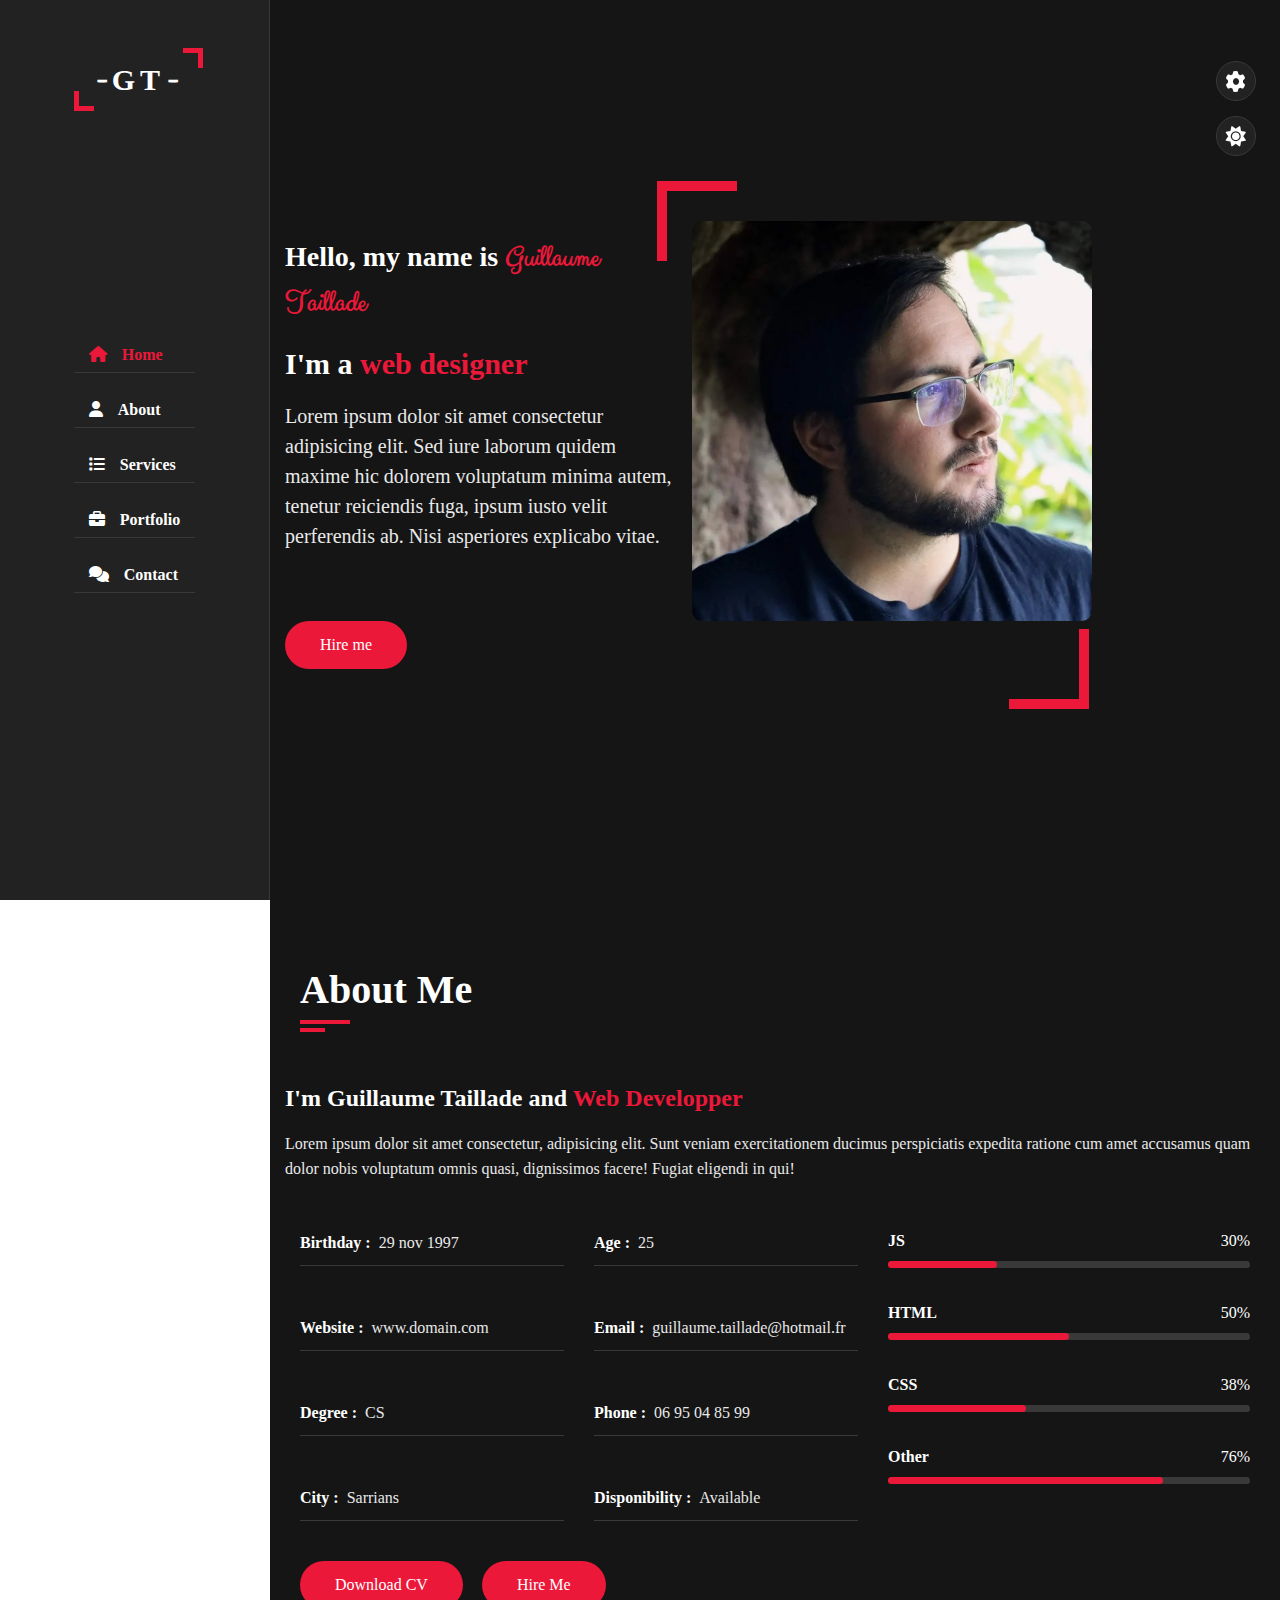
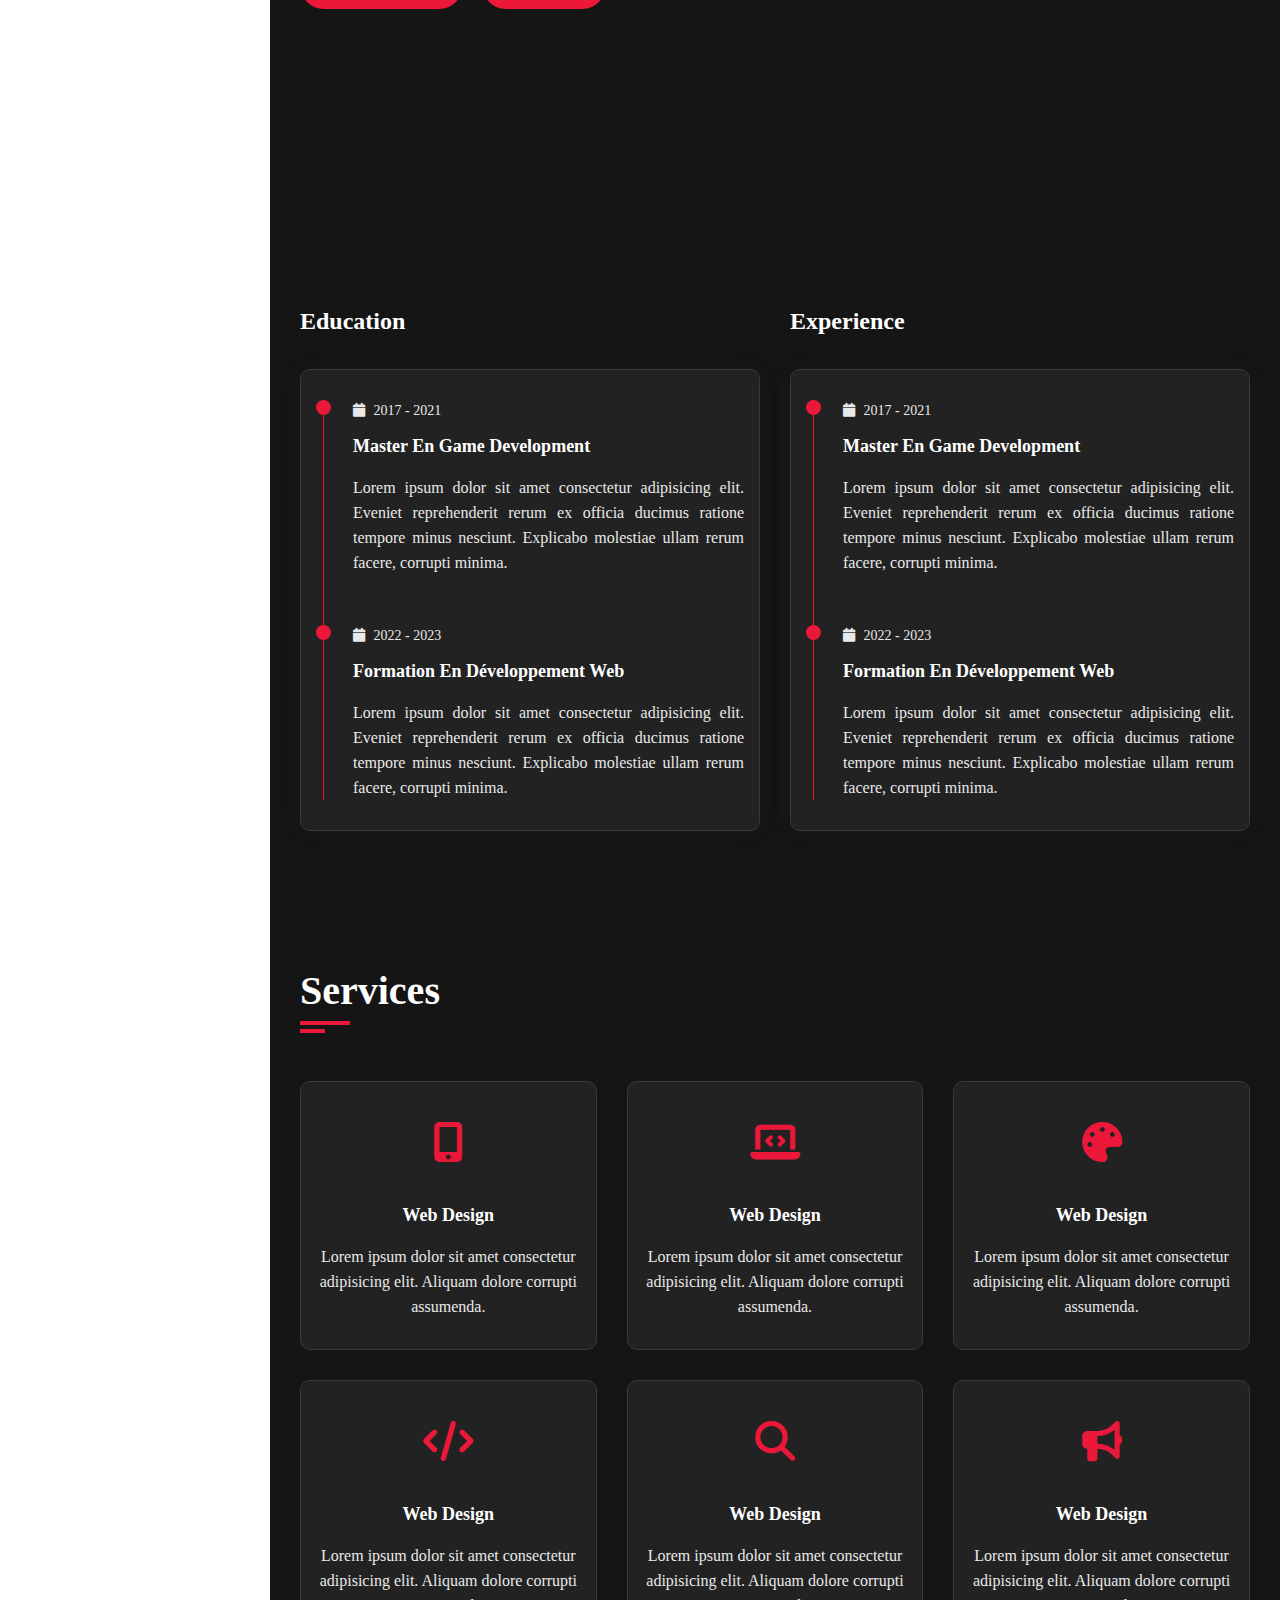
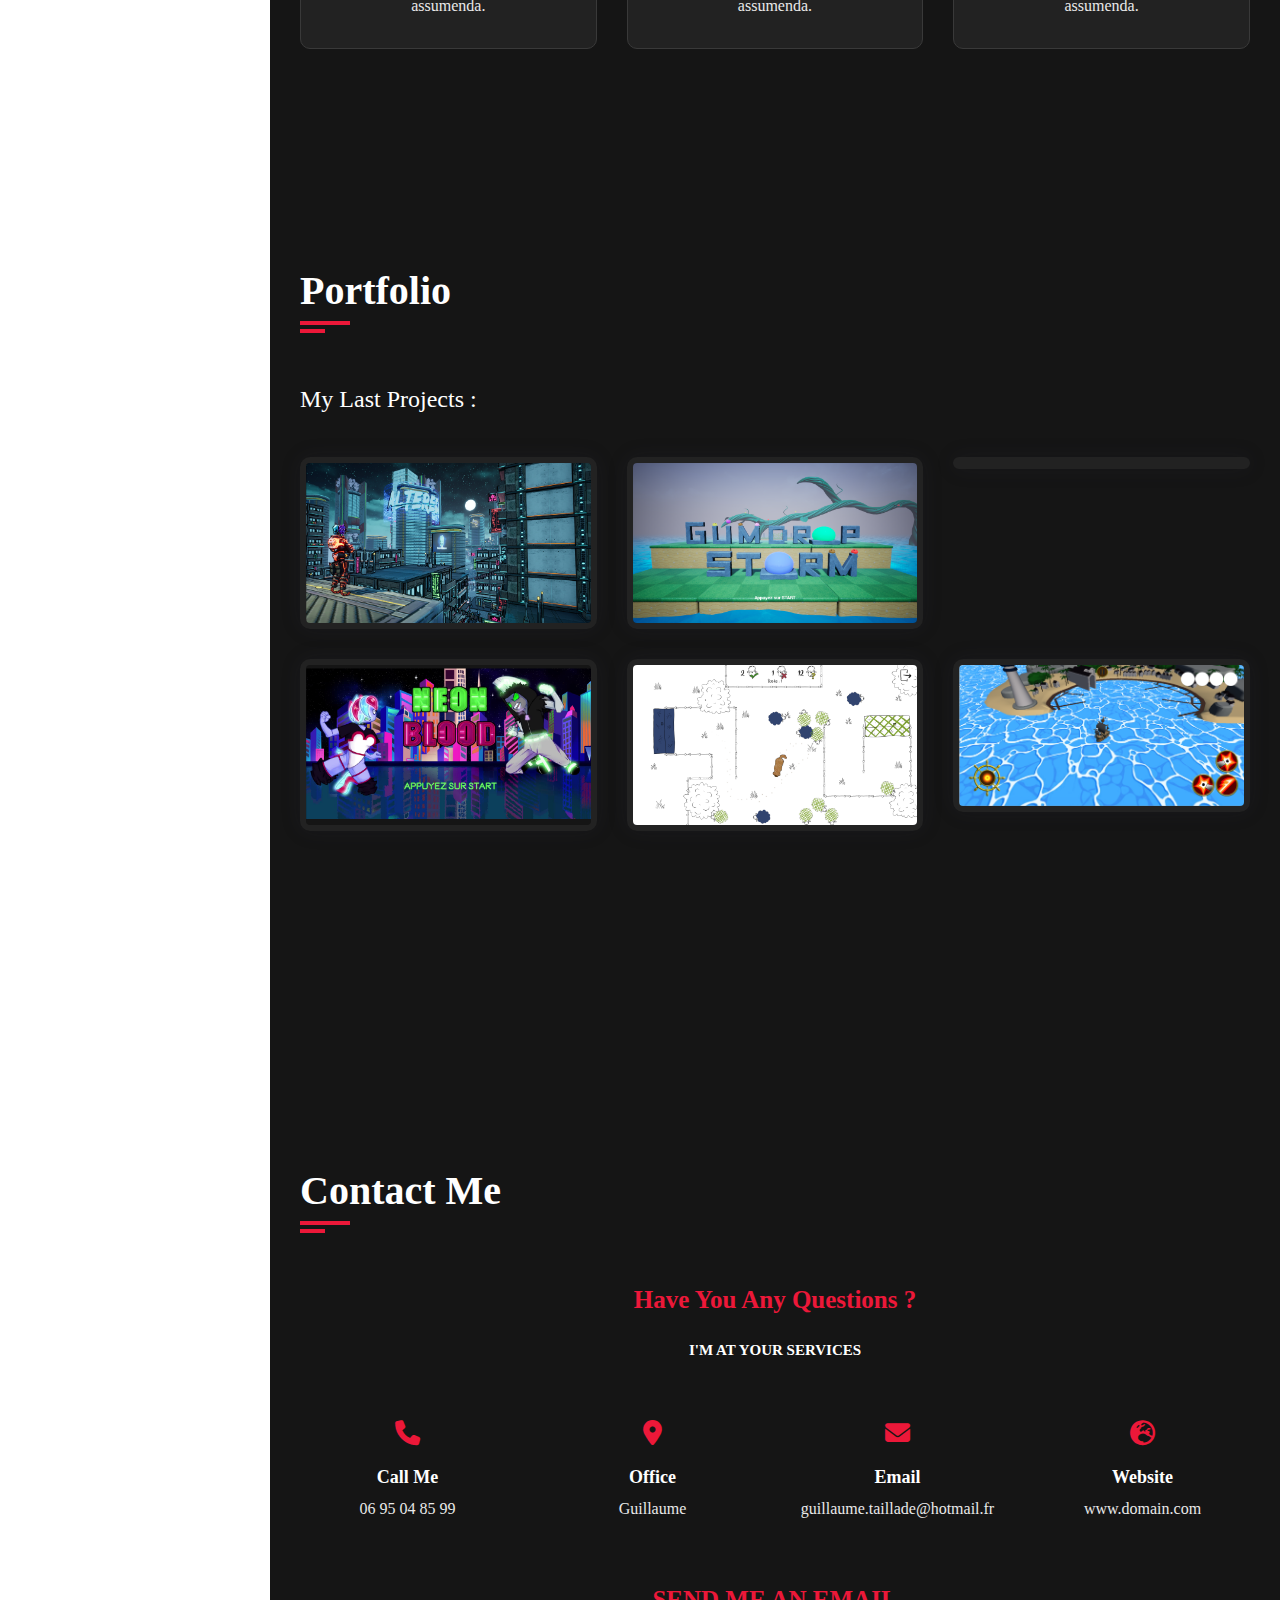
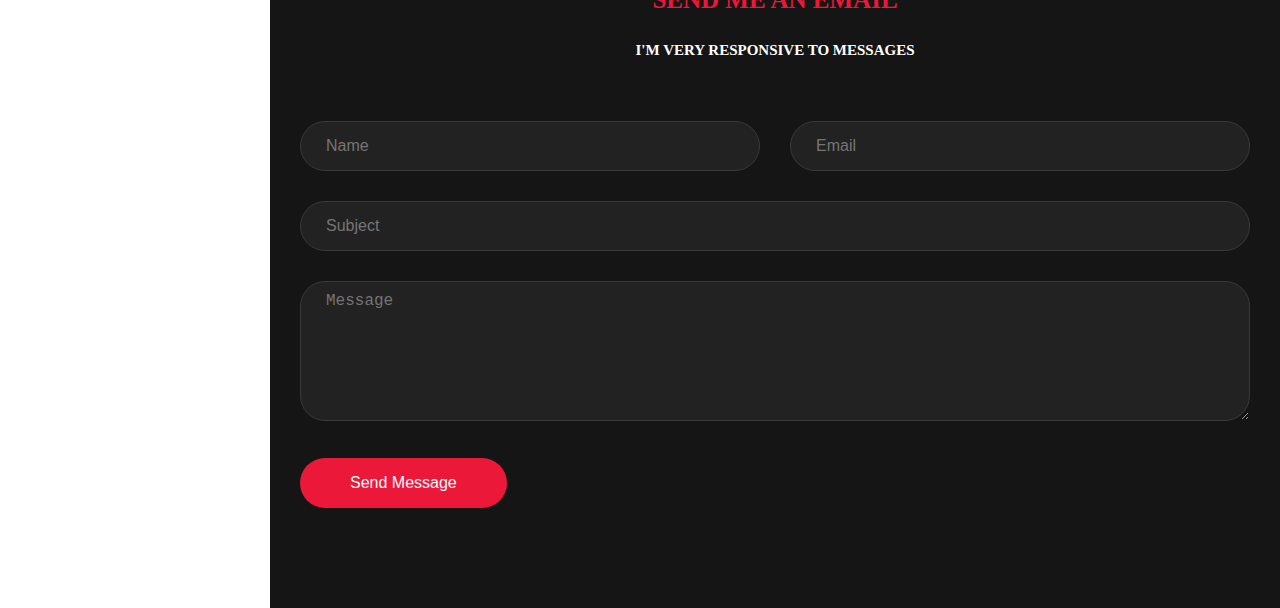
==== index.html @ 6631c8f8 "ajout de l'index html" ====
<!DOCTYPE html>
<html lang="en">

<head>
  <meta charset="UTF-8">
  <meta http-equiv="X-UA-Compatible" content="IE=edge">
  <meta name="viewport" content="width=device-width, initial-scale=1.0">

  <!-- Titre du document -->
  <title>Site perso</title>

  <!-- CSS Files -->
  <link rel="stylesheet" href="css/style.css">
  <link rel="stylesheet" href="css/skins/color-1.css">
  <link rel="stylesheet" href="https://cdnjs.cloudflare.com/ajax/libs/font-awesome/6.2.0/css/all.min.css">
  <!-- Style Switcher -->
  <link rel="stylesheet" href="css/skins/color-1.css" class="alternate-style" title="color-1" disabled>
  <link rel="stylesheet" href="css/skins/color-2.css" class="alternate-style" title="color-2" disabled>
  <link rel="stylesheet" href="css/skins/color-3.css" class="alternate-style" title="color-3" disabled>
  <link rel="stylesheet" href="css/skins/color-4.css" class="alternate-style" title="color-4" disabled>
  <link rel="stylesheet" href="css/skins/color-5.css" class="alternate-style" title="color-5" disabled>
  <link rel="stylesheet" href="css/style-switcher.css">
</head>

<body class="dark">
  <!-- Main container start -->
  <div class="main-container">
    <!-- Aside start -->
    <div class="aside">
      <aside>
        <div class="logo">
          <a href="#"><span>-</span>GT<span>-</span></a>
        </div>
        <div class="nav-toggler">
          <span></span>
        </div>
        <ul class="nav">
          <li><a href="#home" class="active"><i class="fa fa-home"></i>Home</a></li>
          <li><a href="#about"><i class="fa fa-user"></i>About</a></li>
          <li><a href="#services"><i class="fa fa-list"></i>Services</a></li>
          <li><a href="#portfolio"><i class="fa fa-briefcase"></i>Portfolio</a></li>
          <li><a href="#contact"><i class="fa fa-comments"></i>Contact</a></li>
        </ul>
      </aside>

    </div>
    <!-- Aside End -->
    <!-- Main content start -->
    <div class="main-content">
      <!-- Home section start -->
      <section class="home section" id="home">
        <div class="container">
          <div class="row">
            <div class="home-info">
              <h3 class="hello">Hello, my name is <span class="name">Guillaume Taillade</span></h3>
              <h3 class="my-profession">I'm a <span class="typing">web designer</span></h3>
              <p>Lorem ipsum dolor sit amet consectetur adipisicing elit. Sed iure laborum quidem maxime hic dolorem
                voluptatum minima autem, tenetur reiciendis fuga, ipsum iusto velit perferendis ab. Nisi asperiores
                explicabo vitae.</p>
              <a href="#contact" class="btn hire-me">Hire me</a>
            </div>
            <div class="home-img padd-15">
              <img src="img/profile-picture.jpg" alt="">
            </div>
          </div>
        </div>

      </section>
      <!-- Home section End -->
      <!-- About section start -->
      <section class="about section" id="about">
        <div class="container">
          <div class="row">
            <div class="section-title padd-15">
              <h2>About Me</h2>
            </div>
          </div>
          <div class="row">
            <div class="about-content padd-15">
              <div class="row">
                <div class="about-text">
                  <h3>I'm Guillaume Taillade and <span>Web Developper</span></h3>
                  <p>Lorem ipsum dolor sit amet consectetur, adipisicing elit. Sunt veniam exercitationem ducimus
                    perspiciatis expedita ratione cum amet accusamus quam dolor nobis voluptatum omnis quasi,
                    dignissimos facere! Fugiat eligendi in qui!</p>
                </div>
              </div>
              <div class="row">
                <div class="personal-info padd-15">
                  <div class="row">
                    <div class="info-item padd-15">
                      <p>Birthday : <span>29 nov 1997</span></p>
                    </div>
                    <div class="info-item padd-15">
                      <p>Age : <span>25</span></p>
                    </div>
                    <div class="info-item padd-15">
                      <p>Website : <span>www.domain.com</span></p>
                    </div>
                    <div class="info-item padd-15">
                      <p>Email : <span>guillaume.taillade@hotmail.fr</span></p>
                    </div>
                    <div class="info-item padd-15">
                      <p>Degree : <span>CS</span></p>
                    </div>
                    <div class="info-item padd-15">
                      <p>Phone : <span>06 95 04 85 99</span></p>
                    </div>
                    <div class="info-item padd-15">
                      <p>City : <span>Sarrians</span></p>
                    </div>
                    <div class="info-item padd-15">
                      <p>Disponibility : <span>Available</span></p>
                    </div>
                  </div>
                  <div class="row">
                    <div class="buttons padd-15">
                      <a href='#' class="btn">Download CV</a>
                      <a href='#contact' class='btn hire-me'>Hire Me</a>
                    </div>
                  </div>
                </div>
                <div class="skills padd-15">
                  <div class="row">
                    <div class="skill-item padd-15">
                      <h5>JS</h5>
                      <div class="progress">
                        <div class="progress-in" style="width: 30%;"></div>
                        <div class="skill-percent">30%</div>
                      </div>
                    </div>
                    <div class="skill-item padd-15">
                      <h5>HTML</h5>
                      <div class="progress">
                        <div class="progress-in" style="width: 50%;"></div>
                        <div class="skill-percent">50%</div>
                      </div>
                    </div>
                    <div class="skill-item padd-15">
                      <h5>CSS</h5>
                      <div class="progress">
                        <div class="progress-in" style="width: 38%;"></div>
                        <div class="skill-percent">38%</div>
                      </div>
                    </div>
                    <div class="skill-item padd-15">
                      <h5>Other</h5>
                      <div class="progress">
                        <div class="progress-in" style="width: 76%;"></div>
                        <div class="skill-percent">76%</div>
                      </div>
                    </div>
                  </div>
                </div>
              </div>
              <div class="row">
                <div class="education padd-15">
                  <h3 class="title">Education</h3>
                  <div class="row">
                    <div class="timeline-box padd-15">
                      <div class="timeline shadow-dark">
                        <!-- timeline item -->
                        <div class="timeline-item">
                          <div class="circle-dot"></div>
                          <h3 class="timeline-date">
                            <i class="fa fa-calendar"></i> 2017 - 2021
                          </h3>
                          <h4 class="timeline-title">Master en Game Development</h4>
                          <p class="timeline-text">Lorem ipsum dolor sit amet consectetur adipisicing elit. Eveniet
                            reprehenderit rerum ex officia ducimus ratione tempore minus nesciunt. Explicabo molestiae
                            ullam rerum facere, corrupti minima.</p>
                        </div>
                        <!-- timeline item -->
                        <div class="timeline-item">
                          <div class="circle-dot"></div>
                          <h3 class="timeline-date">
                            <i class="fa fa-calendar"></i> 2022 - 2023
                          </h3>
                          <h4 class="timeline-title">Formation en Développement web</h4>
                          <p class="timeline-text">Lorem ipsum dolor sit amet consectetur adipisicing elit. Eveniet
                            reprehenderit rerum ex officia ducimus ratione tempore minus nesciunt. Explicabo molestiae
                            ullam rerum facere, corrupti minima.</p>
                        </div>

                      </div>
                    </div>
                  </div>
                </div>
                <div class="experience padd-15">
                  <h3 class="title">Experience</h3>
                  <div class="row">
                    <div class="timeline-box padd-15">
                      <div class="timeline shadow-dark">
                        <!-- timeline item -->
                        <div class="timeline-item">
                          <div class="circle-dot"></div>
                          <h3 class="timeline-date">
                            <i class="fa fa-calendar"></i> 2017 - 2021
                          </h3>
                          <h4 class="timeline-title">Master en Game Development</h4>
                          <p class="timeline-text">Lorem ipsum dolor sit amet consectetur adipisicing elit. Eveniet
                            reprehenderit rerum ex officia ducimus ratione tempore minus nesciunt. Explicabo molestiae
                            ullam rerum facere, corrupti minima.</p>
                        </div>
                        <!-- timeline item -->
                        <div class="timeline-item">
                          <div class="circle-dot"></div>
                          <h3 class="timeline-date">
                            <i class="fa fa-calendar"></i> 2022 - 2023
                          </h3>
                          <h4 class="timeline-title">Formation en Développement web</h4>
                          <p class="timeline-text">Lorem ipsum dolor sit amet consectetur adipisicing elit. Eveniet
                            reprehenderit rerum ex officia ducimus ratione tempore minus nesciunt. Explicabo molestiae
                            ullam rerum facere, corrupti minima.</p>
                        </div>

                      </div>
                    </div>
                  </div>
                </div>
              </div>
            </div>
          </div>
        </div>
      </section>
      <!-- About section End -->
      <!-- Services Section Start -->
      <section class="service section" id="services">
        <div class="container">
          <div class="row">
            <div class="section-title padd-15">
              <h2>Services</h2>
            </div>
          </div>
          <div class="row">
            <!-- Services item Start -->
            <div class="service-item padd-15">
              <div class="service-item-inner">
                <div class="icon">
                  <i class="fa fa-mobile-alt"></i>
                </div>
                <h4>Web Design</h4>
                <p>Lorem ipsum dolor sit amet consectetur adipisicing elit. Aliquam dolore corrupti assumenda.</p>
              </div>
            </div>
            <!-- Services item End -->
            <!-- Services item Start -->
            <div class="service-item padd-15">
              <div class="service-item-inner">
                <div class="icon">
                  <i class="fa fa-laptop-code"></i>
                </div>
                <h4>Web Design</h4>
                <p>Lorem ipsum dolor sit amet consectetur adipisicing elit. Aliquam dolore corrupti assumenda.</p>
              </div>
            </div>
            <!-- Services item End -->
            <!-- Services item Start -->
            <div class="service-item padd-15">
              <div class="service-item-inner">
                <div class="icon">
                  <i class="fa fa-palette"></i>
                </div>
                <h4>Web Design</h4>
                <p>Lorem ipsum dolor sit amet consectetur adipisicing elit. Aliquam dolore corrupti assumenda.</p>
              </div>
            </div>
            <!-- Services item End -->
            <!-- Services item Start -->
            <div class="service-item padd-15">
              <div class="service-item-inner">
                <div class="icon">
                  <i class="fa fa-code"></i>
                </div>
                <h4>Web Design</h4>
                <p>Lorem ipsum dolor sit amet consectetur adipisicing elit. Aliquam dolore corrupti assumenda.</p>
              </div>
            </div>
            <!-- Services item End -->
            <!-- Services item Start -->
            <div class="service-item padd-15">
              <div class="service-item-inner">
                <div class="icon">
                  <i class="fa fa-search"></i>
                </div>
                <h4>Web Design</h4>
                <p>Lorem ipsum dolor sit amet consectetur adipisicing elit. Aliquam dolore corrupti assumenda.</p>
              </div>
            </div>
            <!-- Services item End -->
            <!-- Services item Start -->
            <div class="service-item padd-15">
              <div class="service-item-inner">
                <div class="icon">
                  <i class="fa fa-bullhorn"></i>
                </div>
                <h4>Web Design</h4>
                <p>Lorem ipsum dolor sit amet consectetur adipisicing elit. Aliquam dolore corrupti assumenda.</p>
              </div>
            </div>
            <!-- Services item End -->
          </div>
        </div>
      </section>
      <!-- Services Section End -->
      <!-- Portfolio Section Start -->
      <section class="portfolio section" id="portfolio">
        <div class="container">
          <div class="row">
            <div class="section-title padd-15">
              <h2>Portfolio</h2>
            </div>
          </div>
          <div class="row">
            <div class="portfolio-heading padd-15">
              <h2>My Last Projects : </h2>
            </div>
          </div>
          <div class="row">
            <!-- Portfolio item Start -->
            <div class="portfolio-item padd-15">
              <div class="portfolio-item-inner shadow-dark">
                <div class="portfolio-img">
                  <img src="img/portfolio/AlteredMask.jpg" alt="">
                </div>
              </div>
            </div>
            <!-- Portfolio item End -->
            <!-- Portfolio item Start -->
            <div class="portfolio-item padd-15">
              <div class="portfolio-item-inner shadow-dark">
                <div class="portfolio-img">
                  <img src="img/portfolio/GumdropStorm.png" alt="">
                </div>
              </div>
            </div>
            <!-- Portfolio item End -->
            <!-- Portfolio item Start -->
            <div class="portfolio-item padd-15">
              <div class="portfolio-item-inner shadow-dark">
                <div class="portfolio-img">
                  <img src="img/portfolio/LastHope.png" alt="">
                </div>
              </div>
            </div>
            <!-- Portfolio item End -->
            <!-- Portfolio item Start -->
            <div class="portfolio-item padd-15">
              <div class="portfolio-item-inner shadow-dark">
                <div class="portfolio-img">
                  <img src="img/portfolio/NeonBlood.png" alt="">
                </div>
              </div>
            </div>
            <!-- Portfolio item End -->
            <!-- Portfolio item Start -->
            <div class="portfolio-item padd-15">
              <div class="portfolio-item-inner shadow-dark">
                <div class="portfolio-img">
                  <img src="img/portfolio/SheepProject.jpg" alt="">
                </div>
              </div>
            </div>
            <!-- Portfolio item End -->
            <!-- Portfolio item Start -->
            <div class="portfolio-item padd-15">
              <div class="portfolio-item-inner shadow-dark">
                <div class="portfolio-img">
                  <img src="img/portfolio/Sink'EmAll.png" alt="">
                </div>
              </div>
            </div>
            <!-- Portfolio item End -->
          </div>
        </div>
      </section>
      <!-- Portfolio Section End -->
      <!-- Contact Section Start -->
      <section class="contact section" id="contact">
        <div class="container">
          <div class="row">
            <div class="section-title padd-15">
              <h2>Contact Me</h2>
            </div>
          </div>
          <h3 class="contact-title padd-15">Have You Any Questions ?</h3>
          <h4 class="contact-sub-title padd-15">I'M AT YOUR SERVICES</h4>
          <div class="row">
            <!-- Contact info item start -->
            <div class="contact-info-item padd-15">
              <div class="icon"><i class="fa fa-phone"></i></div>
              <h4>Call Me</h4>
              <p>06 95 04 85 99</p>
            </div>
            <!-- Contact info item end -->
            <!-- Contact info item start -->
            <div class="contact-info-item padd-15">
              <div class="icon"><i class="fa fa-map-marker-alt"></i></div>
              <h4>Office</h4>
              <p>Guillaume</p>
            </div>
            <!-- Contact info item end -->
            <!-- Contact info item start -->
            <div class="contact-info-item padd-15">
              <div class="icon"><i class="fa fa-envelope"></i></div>
              <h4>Email</h4>
              <p>guillaume.taillade@hotmail.fr</p>
            </div>
            <!-- Contact info item end -->
            <!-- Contact info item start -->
            <div class="contact-info-item padd-15">
              <div class="icon"><i class="fa fa-globe-europe"></i></div>
              <h4>Website</h4>
              <p>www.domain.com</p>
            </div>
            <!-- Contact info item end -->
          </div>
          <h3 class="contact-title padd-15">SEND ME AN EMAIL</h3>
          <h4 class="contact-sub-title padd-15">I'M VERY RESPONSIVE TO MESSAGES</h4>
          <!-- Contact Form -->
          <div class="row">
            <div class="contact-form padd-15">
              <div class="row">
                <div class="form-item col-6 padd-15">
                  <div class="form-group">
                    <input type="text" class="form-control" placeholder="Name">
                  </div>
                </div>
                <div class="form-item col-6 padd-15">
                  <div class="form-group">
                    <input type="email" class="form-control" placeholder="Email">
                  </div>
                </div>
              </div>
              <div class="row">
                <div class="form-item col-12 padd-15">
                  <div class="form-group">
                    <input type="text" class="form-control" placeholder="Subject">
                  </div>
                </div>
              </div>
              <div class="row">
                <div class="form-item col-12 padd-15">
                  <div class="form-group">
                    <textarea name="" class="form-control" id="" placeholder="Message"></textarea>
                  </div>
                </div>
              </div>
              <div class="row">
                <div class="form-item col-12 padd-15">
                  <button type="submit" class="btn">Send Message</button>
                </div>
              </div>
            </div>
          </div>

        </div>
      </section>
      <!-- Contact Section End -->
    </div>
    <!-- Main content start -->
  </div>
  <!-- Main container End -->
  <!-- Style Switcher Start -->
  <div class="style-switcher">
    <div class="style-switcher-toggler s-icon">
      <i class="fas fa-cog fa-spin"></i>
    </div>
    <div class="day-night s-icon">
      <!-- fa-moon -->
      <i class="fas"></i>
    </div>
    <h4>Theme Colors</h4>
    <div class="colors">
      <span class="color-1" onclick="setActiveStyle('color-1')"></span>
      <span class="color-2" onclick="setActiveStyle('color-2')"></span>
      <span class="color-3" onclick="setActiveStyle('color-3')"></span>
      <span class="color-4" onclick="setActiveStyle('color-4')"></span>
      <span class="color-5" onclick="setActiveStyle('color-5')"></span>
    </div>
  </div>
  <!-- Style Switcher End -->
  <!-- JS Files -->
  <script src="https://cdnjs.cloudflare.com/ajax/libs/typed.js/2.0.12/typed.min.js"
    integrity="sha512-3J8teBiHrSyaaRBajZyIEtpDsXdPq1gsznKWIVb5CnorQuFhjWGhWe54z8YNnHHr7MZuExb9m5kvf964HiT1Sw=="
    crossorigin="anonymous" referrerpolicy="no-referrer"></script>
  <script src="js/script.js"></script>
  <script src="js/style-switcher.js"></script>
</body>

</html>
---- css/style.css ----
@import url('https://fonts.googleapis.com/css2?family=Clicker+Script&family=Poppins:wght@200;300;400;500;600;700&display=swap');

:root {
  --bg-black-900: #f2f2fc;
  --bg-black-100: #fdf9ff;
  --bg-black-50: #e8dfec;
  --text-black-900: #302e4d;
  --text-black-700: #504e70;
}
body.dark {
  
  --bg-black-900: #151515;
  --bg-black-100: #222222;
  --bg-black-50: #393939;
  --text-black-900: #ffffff;
  --text-black-700: #e9e9e9;
}
body {

  line-height: 1.5;
  font-size: 16px;
  font-family: 'poppins' sans-serif;
}

* {
  margin: 0;
  padding: 0;
  outline: none;
  text-decoration: none;
  box-sizing: border-box;
}

::before,
::after {
  box-sizing: border-box;
}

ul {
  list-style: none;
}

.section {
  background: var(--bg-black-900);
  min-height: 100vh;
  display: block;
  padding: 0 30px;
  opacity: 1;
}

.hidden {
  display: none !important;
}

.main-content {
  padding-left: 270px;
}

.padd-15 {
  padding-left: 15px;
  padding-right: 15px;
}

.container {
  max-width: 1100px;
  width: 100%;
  margin: auto;
}

.section .container {
  padding-top: 60px;
  padding-bottom: 70px;
}

.section-title {
  flex: 0 0 100%;
  max-width: 100%;
  margin-bottom: 60px;
}

.section-title h2 {
  font-size: 40px;
  color: var(--text-black-900);
  font-weight: 700;
  position: relative;
}

.section-title h2::before {
  content: '';
  height: 4px;
  width: 50px;
  background-color: var(--skin-color);
  position: absolute;
  top: 100%;
  left: 0;
}

.section-title h2::after {
  content: '';
  height: 4px;
  width: 25px;
  background-color: var(--skin-color);
  position: absolute;
  top: 100%;
  left: 0;
  margin-top: 8px;

}

.row {
  display: flex;
  flex-wrap: wrap;
  margin-left: -15px;
  margin-right: -15px;
  position: relative;
}

.btn {
  font-size: 16px;
  font-weight: 500;
  padding: 12px 35px;
  color: white;
  border-radius: 40px;
  display: inline-block;
  white-space: nowrap;
  border: none;
  background: var(--skin-color);
  transition: all 0.3s ease;
}

.btn:hover {
  transform: scale(1.15);
}

.shadow-dark {
  box-shadow: 0 0 20px rgba(48, 46, 77, 0.15);
}

/*******************************************/
/*******************************************/
/** ASIDE **/
/*******************************************/
/*******************************************/
.aside {
  width: 270px;
  background: var(--bg-black-100);
  position: fixed;
  left: 0;
  top: 0;
  padding: 30px;
  height: 100%;
  border-right: 1px solid var(--bg-black-50);
  display: flex;
  justify-content: center;
  align-items: center;
  z-index: 10;
}

.aside .logo {
  position: absolute;
  top: 50px;
  font-size: 30px;
  text-transform: capitalize;
}

.aside .logo a {
  color: var(--text-black-900);
  font-weight: 700;
  padding: 15px 20px;
  font-size: 30px;
  letter-spacing: 5px;
  position: relative;
  ;
}

.aside .logo a span {
  font-family: 'Clicker Script', cursive;
  font-size: 40px;
}

.aside .logo a:before {
  content: '';
  position: absolute;
  width: 20px;
  height: 20px;
  border-bottom: 5px solid var(--skin-color);
  border-left: 5px solid var(--skin-color);
  bottom: 0;
  left: 0;
}

.aside .logo a:after {
  content: '';
  position: absolute;
  width: 20px;
  height: 20px;
  border-top: 5px solid var(--skin-color);
  border-right: 5px solid var(--skin-color);
  top: 0;
  right: 0;
}

.aside .nav-toggler {
  height: 40px;
  width: 40px;
  border: 1px solid var(--bg-black-50);
  cursor: pointer;
  position: fixed;
  left: 300px;
  top: 20px;
  border-radius: 5px;
  background: var(--bg-black-100);
  display: none;
  align-items: center;
  justify-content: center;
}

.aside .nav-toggler span {
  height: 2px;
  width: 18px;
  background: var(--skin-color);
  display: inline-block;
  position: relative
}

.aside .nav-toggler span::before {
  content: '';
  height: 2px;
  width: 18px;
  background: var(--skin-color);
  position: absolute;
  top: -6px;
  left: 0;
}

.aside .nav-toggler span::after {
  content: '';
  height: 2px;
  width: 18px;
  background: var(--skin-color);
  position: absolute;
  top: 6px;
  left: 0;
}

.aside .nav {
  margin-top: 50px;
}

.aside .nav li {
  margin-bottom: 20px;
  display: block;
}

.aside .nav li a {
  font-size: 16px;
  font-weight: 600;
  display: block;
  border-bottom: 1px solid var(--bg-black-50);
  color: var(--text-black-900);
  padding: 5px 15px;
}

.aside .nav li a.active {
  color: var(--skin-color);
}

.aside .nav li a i {
  margin-right: 15px;
}

/*******************************************/
/*******************************************/
/** HOME **/
/*******************************************/
/*******************************************/
.home {
  min-height: 100vh;
  display: flex;
  color: var(--text-black-900);
}

.home .home-info {
  flex: 0 0 60%;
  max-width: 40%;
}

h3.hello {
  font-size: 28px;
  margin: 15px 0;
}

h3.hello span {
  font-family: 'Clicker Script', cursive;
  font-size: 30px;
  font-weight: 700;
  color: var(--skin-color);
}

h3.my-profession {
  font-size: 30px;
  margin: 15px 0;
}

.typing {
  color: var(--skin-color);
}

.home-info p {
  margin-bottom: 70px;
  font-size: 20px;
  color: var(--text-black-700);
}

.home .home-img {
  flex: 0 0 40%;
  max-width: 40%;
  text-align: center;
  position: relative;
}

.home-img::after {
  content: '';
  position: absolute;
  height: 80px;
  width: 80px;
  border-bottom: 10px solid var(--skin-color);
  border-right: 10px solid var(--skin-color);
  right: -20px;
  bottom: -40px;
}

.home-img::before {
  content: '';
  position: absolute;
  height: 80px;
  width: 80px;
  border-top: 10px solid var(--skin-color);
  border-left: 10px solid var(--skin-color);
  left: -20px;
  top: -40px;
}

.home .home-img img {
  margin: auto;
  border-radius: 10px;
  height: 400px;
}

/*******************************************/
/*******************************************/
/** ABOUT **/
/*******************************************/
/*******************************************/
.about .about-content {
  flex: 0 0 100%;
  max-width: 100%;
}

.about .about-content .about-text {
  flex: 0 0 100%;
  max-width: 100%;
}

.about .about-content .about-text h3 {
  font-size: 24px;
  margin-bottom: 15px;
  font-weight: 700;
  color: var(--text-black-900);
}

.about .about-content .about-text h3 span {
  color: var(--skin-color);
}

.about .about-content .about-text p {
  font-size: 16px;
  line-height: 25px;
  color: var(--text-black-700);
}

.about .about-content .personal-info {
  flex: 0 0 60%;
  max-width: 60%;
}

.about .about-content .personal-info .info-item {
  flex: 0 0 50%;
  max-width: 50%;
  margin-top: 40px;
}

.about .about-content .personal-info .info-item p {
  font-weight: 600;
  padding: 10px 0;
  font-size: 16px;
  color: var(--text-black-900);
  border-bottom: 1px solid var(--bg-black-50);
}

.about .about-content .personal-info .info-item p span {
  font-weight: 400;
  color: var(--text-black-700);
  margin-left: 4px;
  display: inline-block;
}

.about .about-content .personal-info .buttons {
  margin-top: 30px;
}

.about .about-content .personal-info .buttons .btn {
  margin-right: 15px;
  margin-top: 10px;
}

.about .about-content .skills {
  flex: 0 0 40%;
  max-width: 40%;
  margin-top: 40px;
}

.about .about-content .skills .skill-item {
  flex: 0 0 100%;
  max-width: 100%;
}

.about .about-content .skills .skill-item h5 {
  line-height: 40px;
  font-weight: 600;
  font-size: 16px;
  color: var(--text-black-900);
  text-transform: capitalize;
}

.about .about-content .skills .skill-item .progress {
  background-color: var(--bg-black-50);
  height: 7px;
  border-radius: 4px;
  width: 100%;
  position: relative;
}

.about .about-content .skills .skill-item {
  margin-bottom: 25px;
}

.about .about-content .skills .skill-item .progress .progress-in {
  position: absolute;
  left: 0;
  top: 0;
  height: 100%;
  border-radius: 4px;
  background-color: var(--skin-color);
}

.about .about-content .skills .skill-item .skill-percent {
  position: absolute;
  right: 0;
  color: var(--text-black-900);
  top: -40px;
  font-weight: 400;
  line-height: 40px;
}

.about .about-content .education,
.about .about-content .experience {
  flex: 0 0 50%;
  max-width: 50%;
  margin-top: 30%;
}

.about .about-content h3.title {
  font-size: 24px;
  margin-bottom: 30px;
  font-weight: 700;
  color: var(--text-black-900);
}

.about .about-content .timeline-box {
  flex: 0 0 100%;
  max-width: 100%;
}

.about .about-content .timeline {
  background-color: var(--bg-black-100);
  padding: 30px 15px;
  border: 1px solid var(--bg-black-50);
  border-radius: 10px;
  width: 100%;
  position: relative;
}

.about .about-content .timeline .timeline-item {
  position: relative;
  padding-left: 37px;
  padding-bottom: 50px;
}

.about .about-content .timeline .timeline-item:last-child {
  padding-bottom: 0;
}

.about .about-content .timeline .timeline-item::before {
  content: '';
  width: 1px;
  position: absolute;
  height: 100%;
  left: 7px;
  top: 0;
  background-color: var(--skin-color);
}

.about .about-content .timeline .circle-dot{
  position: absolute;
  left:0;
  top: 0;
  height: 15px;
  width: 15px;
  border-radius: 50%;
  background-color: var(--skin-color);
}

.about .about-content .timeline .timeline-date{
  font-weight: 400;
  font-size: 14px;
  margin-bottom: 12px;
  color: var(--text-black-700);
}

.about .about-content .timeline .timeline-date .fa{
  margin-right: 5px;

}

.about .about-content .timeline .timeline-title{
  font-weight: 700;
  font-size: 18px;
  margin-bottom: 15px;
  text-transform: capitalize;
  color: var(--text-black-900);
}

.about .about-content .timeline .timeline-text{
  line-height : 25px;
  font-size: 16px;
  text-align: justify;
  color: var(--text-black-700);
}

/*******************************************/
/*******************************************/
/** SERVICE **/
/*******************************************/
/*******************************************/
.service .container{
  padding-bottom: 40px;
}

.service .service-item{
  margin-bottom: 30px;
  flex: 0 0 33.33%;
  max-width: 33.33%;
}

.service .service-item .service-item-inner{
  background-color: var(--bg-black-100);
  border: 1px solid var(--bg-black-50);
  border-radius: 10px;
  padding: 30px 15px;
  text-align: center;
  transition: all 0.3s ease;
}

.service .service-item .service-item-inner:hover{
  box-shadow: 0 0 20px rgb(48, 46, 77, 0.15);
}

.service .service-item .service-item-inner .icon{
  height: 60px;
  width: 60px;
  border-radius: 50%;
  display: block;
  margin: 0 auto 30px;
  text-align:center;
  transition: all 0.3s ease;
}

.service .service-item .service-item-inner .icon .fa{
  font-size: 40px;
  line-height: 60px;
  color: var(--skin-color);
}

.service .service-item .service-item-inner:hover .icon{
  background: var(--skin-color);
}
.service .service-item .service-item-inner:hover .icon .fa{
  font-size: 25px;
  color: #ffffff;
  transition: all 0.3s ease;
}

.service .service-item .service-item-inner h4{
  font-size: 18px;
  margin-bottom: 15px;
  color: var(--text-black-900);
  font-weight: 700;
  text-transform: capitalize;
}

.service .service-item .service-item-inner p{
  font-size: 16px;
  color: var(--text-black-700);
  line-height: 25px;
}
/*******************************************/
/*******************************************/
/** PORTFOLIO **/
/*******************************************/
/*******************************************/
.portfolio .container{
  padding-bottom: 40px;
}
.portfolio .portfolio-heading{
  flex: 0 0 100%;
  max-width: 100%;
  margin-bottom: 40px;
}
.portfolio .portfolio-heading h2{
  color: var(--text-black-900);
  font-weight: 500;
}
.portfolio .portfolio-item{
  flex: 0 0 33.33%;
  max-width: 33.33%;
  margin-bottom: 30px;
}
.portfolio .portfolio-item-inner{
  border: 6px solid var(--bg-black-100);
  border-radius: 10px;
  overflow: hidden; 
  cursor: pointer;
}
.portfolio .portfolio-item-inner .portfolio-img img{
  width: 100%;
  display:block;
}
/*******************************************/
/*******************************************/
/** CONTACT **/
/*******************************************/
/*******************************************/

.contact-title{
  color: var(--skin-color);
  text-align:center;
  font-size: 25px;
  margin-bottom: 20px;
}
.contact-sub-title{
  color: var(--text-black-900);
  text-align:center;
  font-size: 15px;
  margin-bottom: 60px;
}
.contact .contact-info-item{
  flex: 0 0 25%;
  max-width: 25%;
  text-align: center;
  margin-bottom: 60px;
}
.contact .contact-info-item .icon{
  display : inline-block;
}
.contact .contact-info-item .icon .fa{
  font-size: 25px;
  color: var(--skin-color);
}
.contact .contact-info-item h4{
  font-size: 18px;
  font-weight: 700;
  color: var(--text-black-900);
  text-transform: capitalize;
  margin: 15px 0 5px;
}
.contact .contact-info-item p{
  font-size: 16px;
  line-height: 25px;
  color: var(--text-black-700);
  font-weight: 400;
}
.contact .contact-form{
  flex: 0 0 100%;
  max-width: 100%;
}
.contact .contact-form .col-6{
  flex: 0 0 50%;
  max-width: 50%;
}
.contact .contact-form .col-12{
  flex: 0 0 100%;
  max-width: 100%;
}
.contact .contact-form .form-item{
  margin-bottom: 30px;
}
.contact .contact-form .form-item .form-control{
  width: 100%;
  height: 50px;
  border-radius: 25px;
  background: var(--bg-black-100);
  border: 1px solid var(--bg-black-50);
  padding: 10px 25px;
  font-size: 16px;
  color: var(--text-black-700);
  transition: all 0.3s ease;
}
.contact .contact-form .form-item .form-control:focus{
  box-shadow: 0 0 20px rgba(48, 46, 77, 0.15);
}
.contact .contact-form .form-item textarea.form-control{
  height: 140px;
}
.contact .contact-form .btn{
  height: 50px;
  padding: 0 50px;
}
@media (max-width: 1199px){
  .aside{
    left: -270px;
  }
  .main-content{
    padding-left: 0;
  }
  .about .about-content .personal-info .info-item p span{
    display:block;
    margin-left:0;
  }
}
@media (max-width: 991px){

  .contact .contact-info-item,
  .portfolio .portfolio-item,
  .service .service-item{
    flex: 0 0 50%;
    max-width: 50%;
  }
  .home .home-info{
    flex: 0 0 100%;
    max-width: 100%;
  }
  .home .home-img{
    display:none;
  }
}
@media (max-width: 767px){

  .contact .contact-form .col-6,
  .contact .contact-info-item,
  .portfolio .portfolio-item,
  .service .service-item,
  .about .about-content .education,
  .about .about-content .experience,
  .about .about-content .skills,
  .about .about-content .personal-info{
    flex: 0 0 100%;
    max-width: 100%;
  }
}
---- css/skins/color-1.css ----
:root{
  --skin-color:#ec1839;
}
---- css/skins/color-1.css ----
:root{
  --skin-color:#ec1839;
}
---- css/skins/color-2.css ----
:root{
  --skin-color:#fa5b0f;
}
---- css/skins/color-3.css ----
:root{
  --skin-color:#37b182;
}
---- css/skins/color-4.css ----
:root{
  --skin-color:#1854b4;
}
---- css/skins/color-5.css ----
:root{
  --skin-color:#f021b2;
}
---- css/style-switcher.css ----
.style-switcher{
  position: fixed;
  right: 0;
  top: 60px;
  padding: 15px;
  width:200px;
  border: 1px solid var(--bg-black-50);
  background: var(--bg-black-100);
  z-index: 101;
  border-radius: 5px;
  transition: all 0.3s ease;
  transform: translateX(100%);
}
.style-switcher.open{
  transform: translateX(-25px);
}
.style-switcher .s-icon{
  position:absolute;
  height: 40px;
  width: 40px;
  text-align:center;
  font-size: 20px;
  background: var(--bg-black-100);
  color: var(--text-black-900);
  right: 100%;
  border: 1px solid var(--bg-black-50);
  margin-right: 25px;
  cursor: pointer;
  transition: all 0.3s ease;
  border-radius: 50%;
}
.style-switcher .s-icon i{
  line-height: 40px;
}
.style-switcher .style-switcher-toggler{
  top: 0;
}
.style-switcher .day-night{
  top: 55px;
}
.style-switcher h4{
  margin: 0 0 10px;
  color: var(--text-black-700);
  font-size: 16px;
  font-weight: 600;
  text-transform: capitalize;
}
.style-switcher .colors{
  display: flex;
  flex-wrap: wrap;
  justify-content: space-between;
}
.style-switcher .colors span{
  display: inline-block;
  height: 30px;
  width: 30px;
  border-radius: 50%;
  border: 1px solid black;
}
.style-switcher .color-1{
  background: #ec1839;
}
.style-switcher .color-2{
  background: #fa5b0f;
}
.style-switcher .color-3{
  background: #37b182;
}
.style-switcher .color-4{
  background: #1854b4;
}
.style-switcher .color-5{
  background: #f021b2;
}
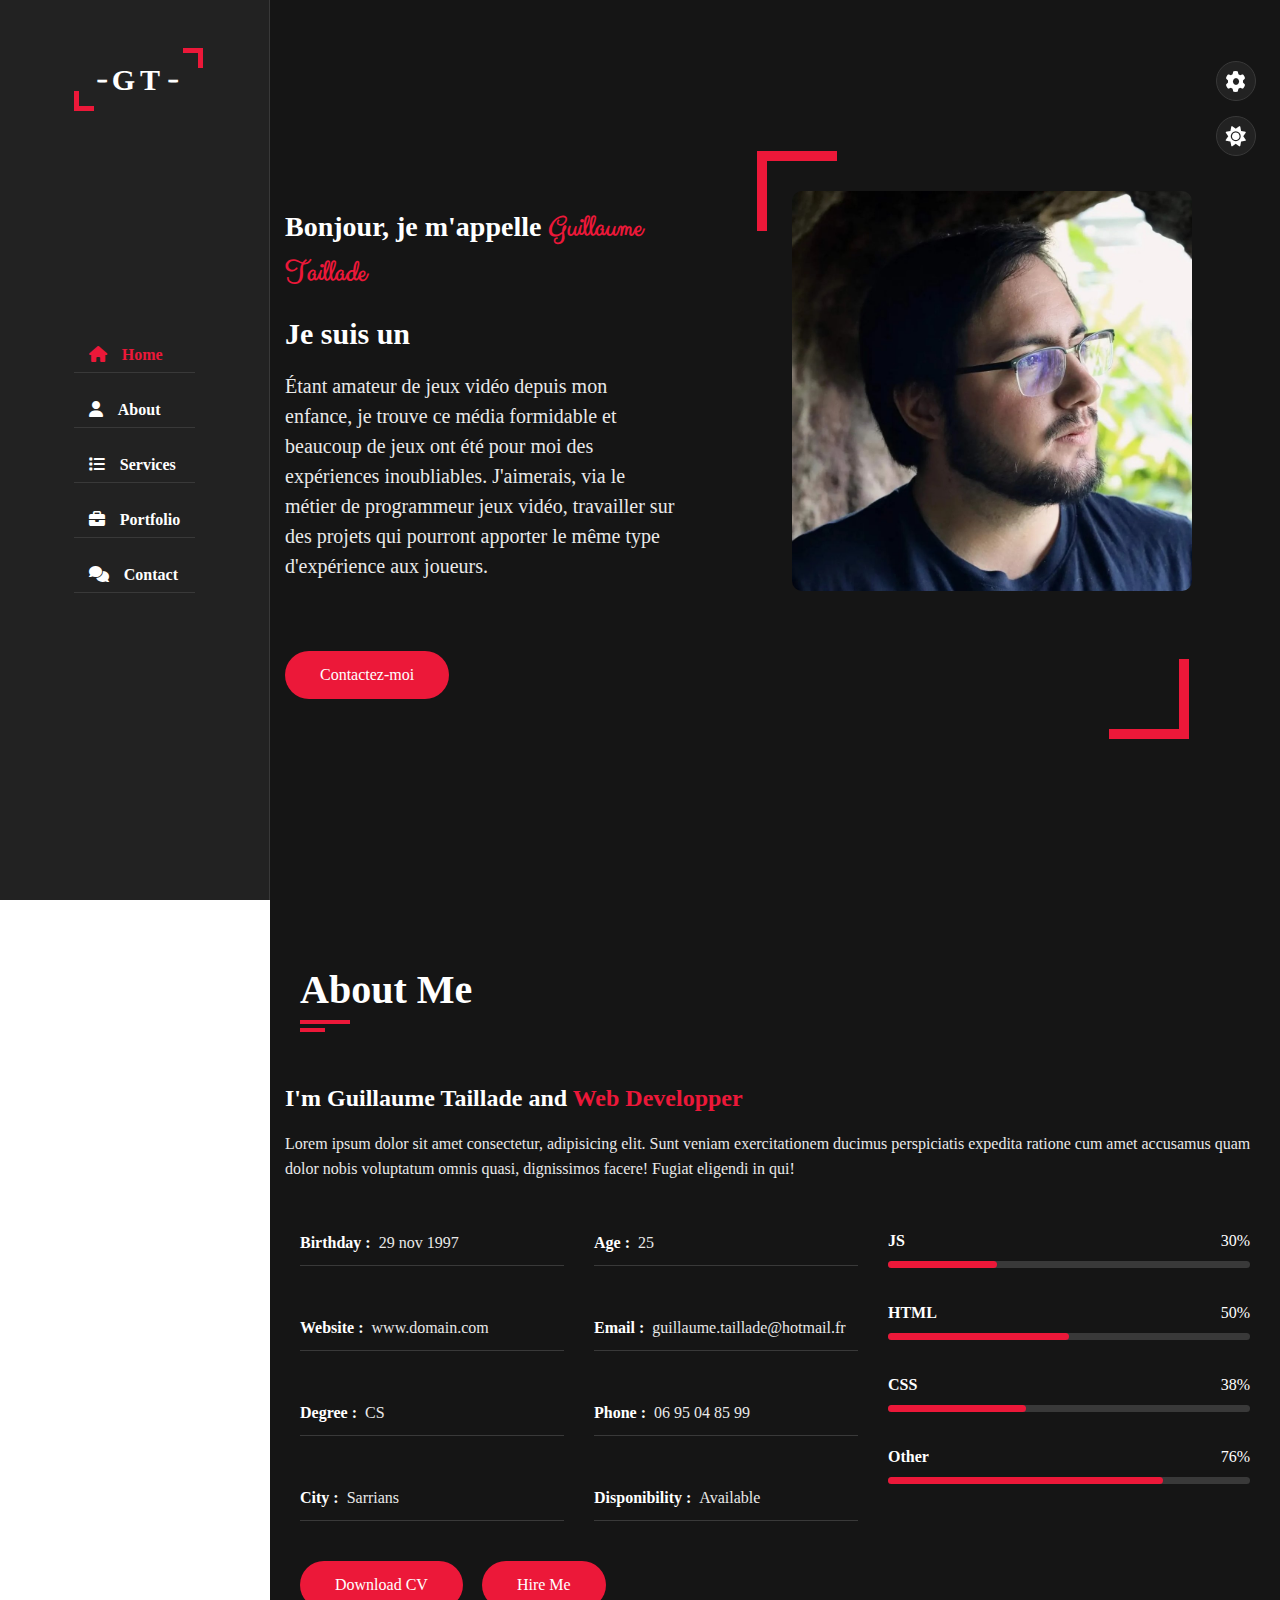
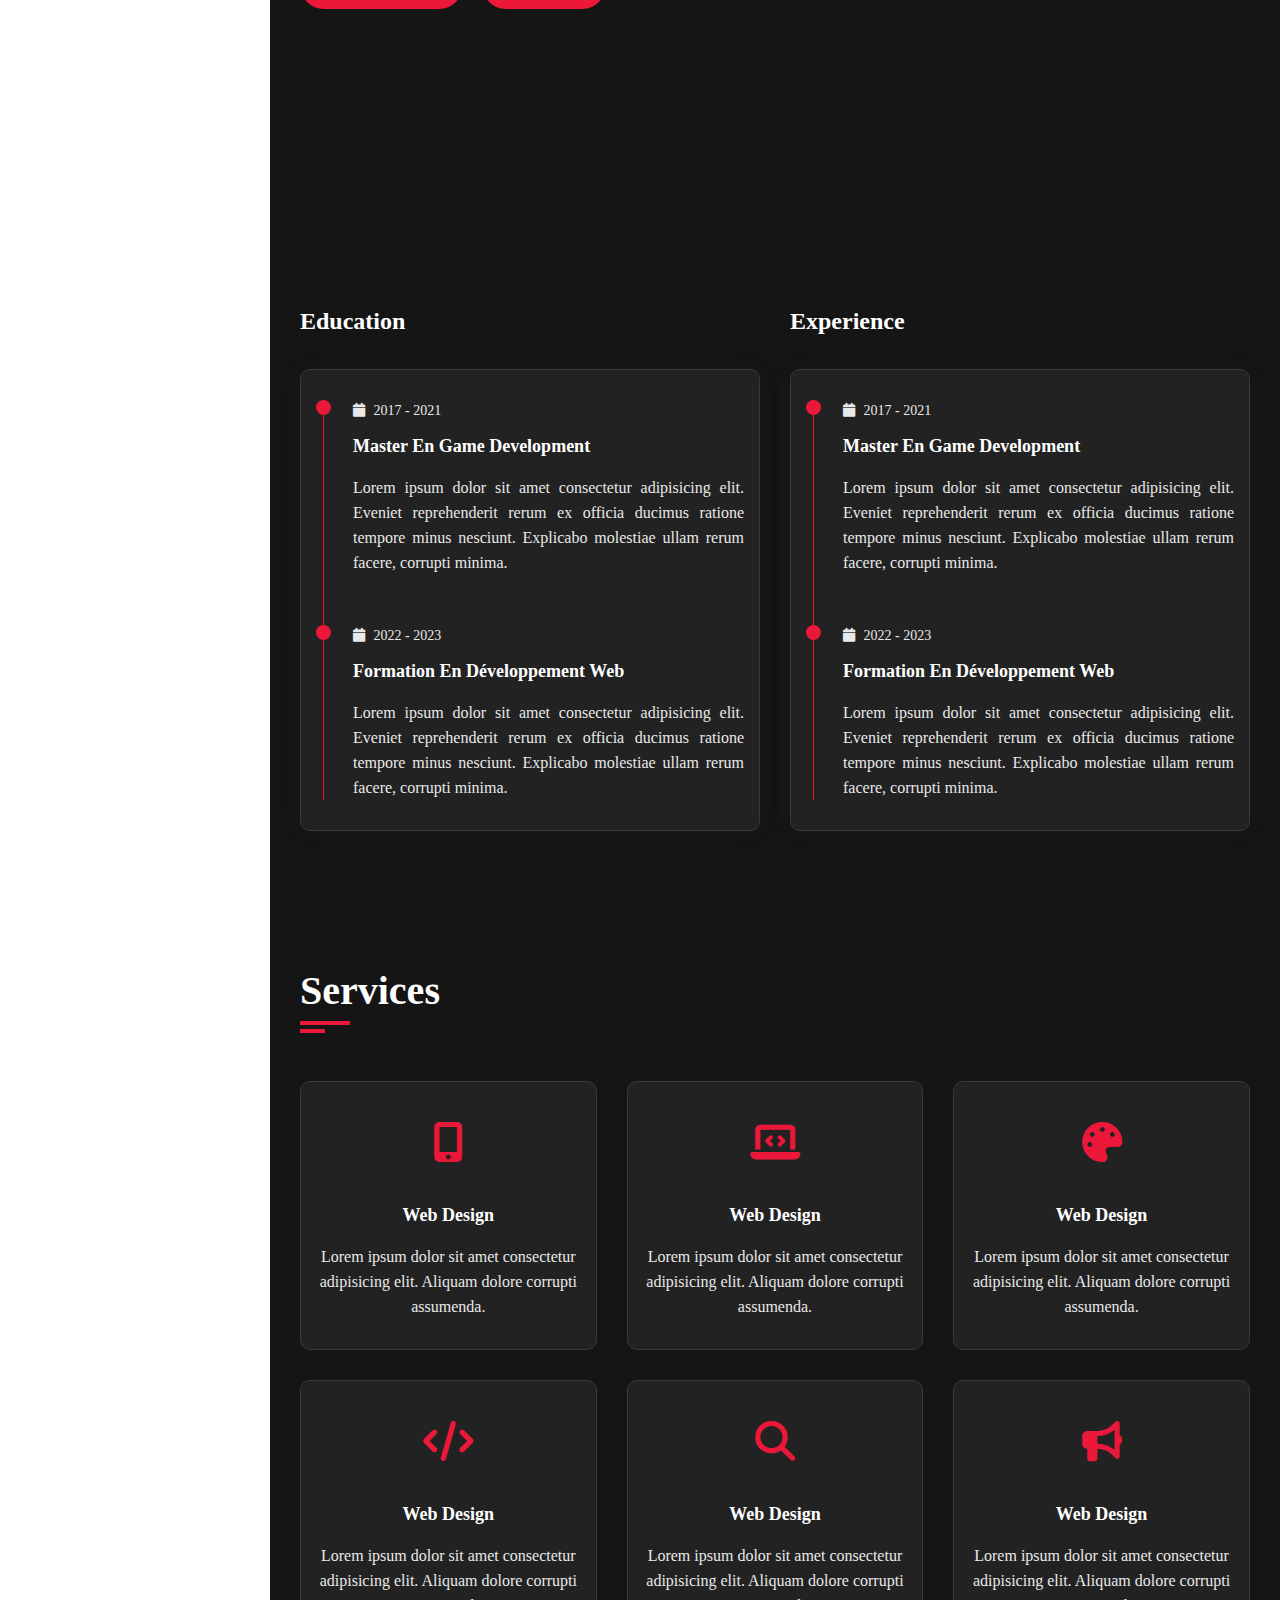
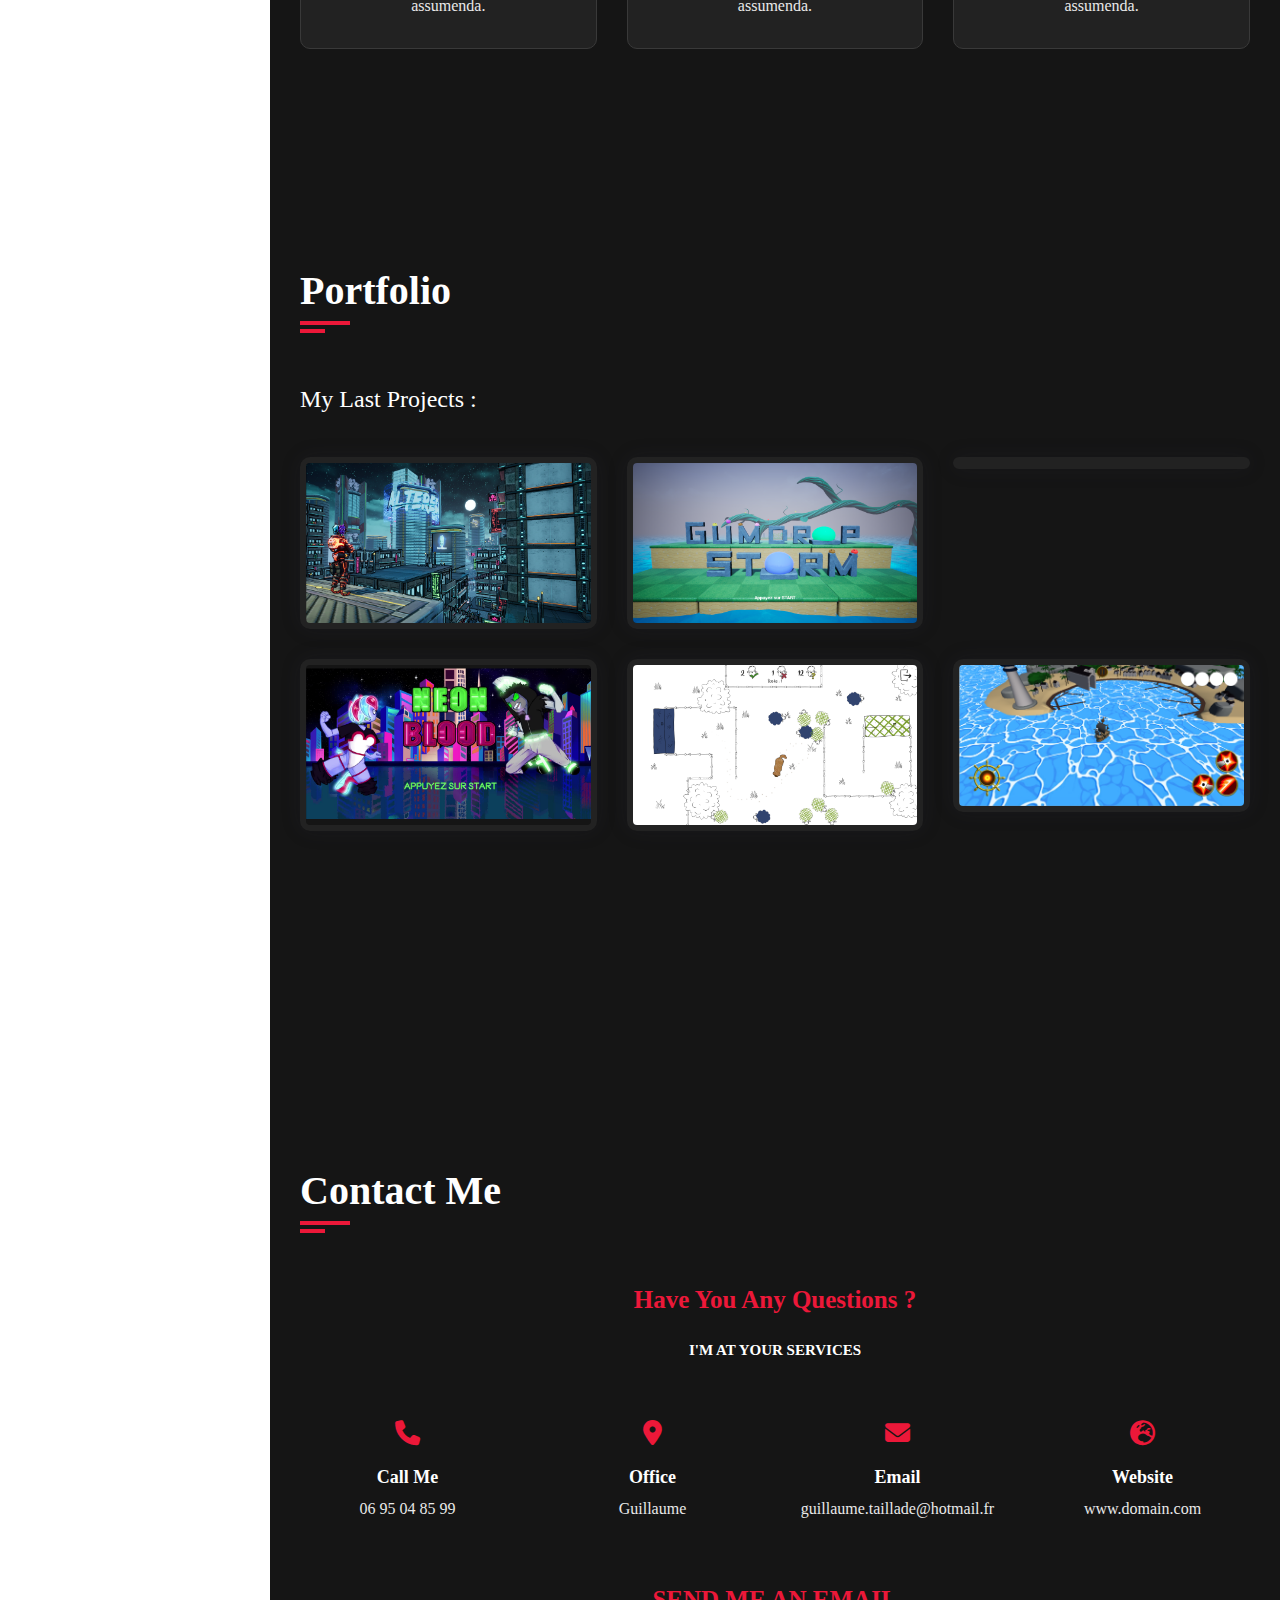
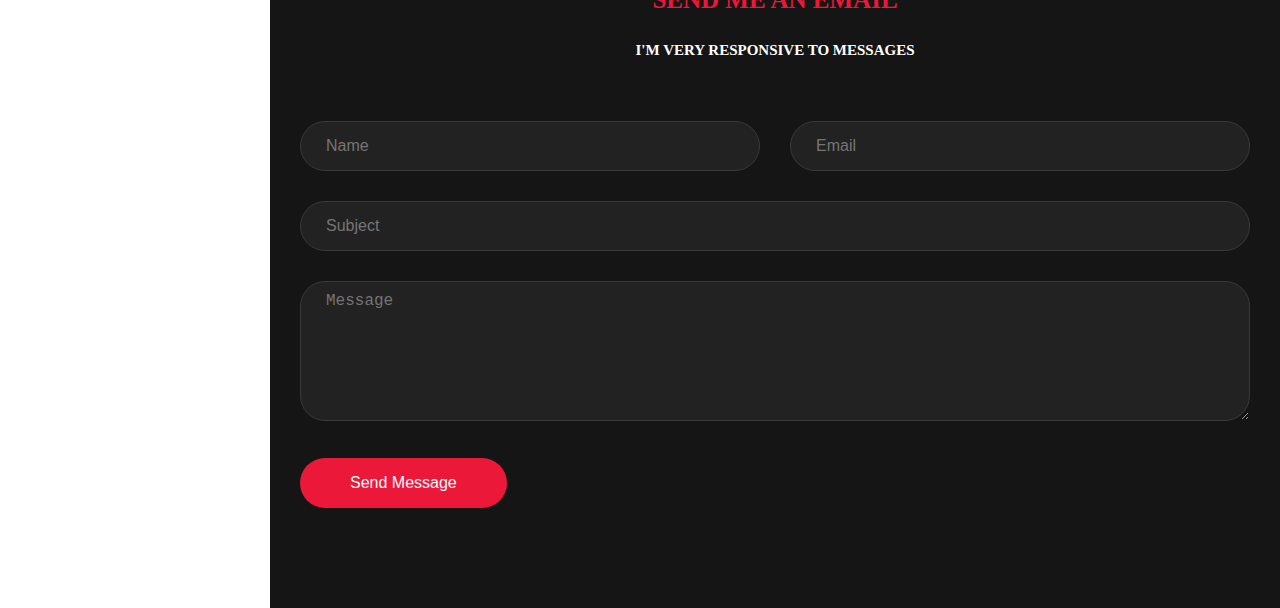
==== commit b698b524: "Implémentation langue + correction animation section Home" ====
--- a/index.html
+++ b/index.html
@@ -52,12 +52,14 @@
         <div class="container">
           <div class="row">
             <div class="home-info">
-              <h3 class="hello">Hello, my name is <span class="name">Guillaume Taillade</span></h3>
-              <h3 class="my-profession">I'm a <span class="typing">web designer</span></h3>
-              <p>Lorem ipsum dolor sit amet consectetur adipisicing elit. Sed iure laborum quidem maxime hic dolorem
-                voluptatum minima autem, tenetur reiciendis fuga, ipsum iusto velit perferendis ab. Nisi asperiores
-                explicabo vitae.</p>
-              <a href="#contact" class="btn hire-me">Hire me</a>
+              <h3 class="hello">Bonjour, je m'appelle <span class="name">Guillaume Taillade</span></h3>
+              <h3 class="myProfession">Je suis un <span class="typing"></span></h3>
+              <p class="homeDescription">Étant amateur de jeux vidéo depuis mon enfance, je trouve ce média formidable
+                et beaucoup de jeux ont été pour moi des expériences inoubliables.
+
+                J'aimerais, via le métier de programmeur jeux vidéo, travailler sur des projets qui pourront apporter le
+                même type d'expérience aux joueurs.</p>
+              <a href="#contact" class="btn hire-me">Contactez-moi</a>
             </div>
             <div class="home-img padd-15">
               <img src="img/profile-picture.jpg" alt="">
@@ -478,14 +480,20 @@
       <span class="color-4" onclick="setActiveStyle('color-4')"></span>
       <span class="color-5" onclick="setActiveStyle('color-5')"></span>
     </div>
+    <h4>Language</h4>
+    <div class="langwrap">
+      <a href="#" language='Français' class="active">Fr</a>
+      <a href="#" language='English'>En</a>
+    </div>
   </div>
   <!-- Style Switcher End -->
   <!-- JS Files -->
   <script src="https://cdnjs.cloudflare.com/ajax/libs/typed.js/2.0.12/typed.min.js"
     integrity="sha512-3J8teBiHrSyaaRBajZyIEtpDsXdPq1gsznKWIVb5CnorQuFhjWGhWe54z8YNnHHr7MZuExb9m5kvf964HiT1Sw=="
     crossorigin="anonymous" referrerpolicy="no-referrer"></script>
+  <script src="js/db.js"></script>
+  <script src="js/style-switcher.js"></script>
   <script src="js/script.js"></script>
-  <script src="js/style-switcher.js"></script>
 </body>
 
 </html>--- a/css/style.css
+++ b/css/style.css
@@ -7,14 +7,16 @@
   --text-black-900: #302e4d;
   --text-black-700: #504e70;
 }
+
 body.dark {
-  
+
   --bg-black-900: #151515;
   --bg-black-100: #222222;
   --bg-black-50: #393939;
   --text-black-900: #ffffff;
   --text-black-700: #e9e9e9;
 }
+
 body {
 
   line-height: 1.5;
@@ -58,6 +60,11 @@
 .padd-15 {
   padding-left: 15px;
   padding-right: 15px;
+}
+
+.padd-30 {
+  padding-left: 30px;
+  padding-right: 30px;
 }
 
 .container {
@@ -282,6 +289,7 @@
 .home .home-info {
   flex: 0 0 60%;
   max-width: 40%;
+  margin-right: 100px;
 }
 
 h3.hello {
@@ -296,7 +304,7 @@
   color: var(--skin-color);
 }
 
-h3.my-profession {
+h3.myProfession {
   font-size: 30px;
   margin: 15px 0;
 }
@@ -510,9 +518,9 @@
   background-color: var(--skin-color);
 }
 
-.about .about-content .timeline .circle-dot{
-  position: absolute;
-  left:0;
+.about .about-content .timeline .circle-dot {
+  position: absolute;
+  left: 0;
   top: 0;
   height: 15px;
   width: 15px;
@@ -520,19 +528,19 @@
   background-color: var(--skin-color);
 }
 
-.about .about-content .timeline .timeline-date{
+.about .about-content .timeline .timeline-date {
   font-weight: 400;
   font-size: 14px;
   margin-bottom: 12px;
   color: var(--text-black-700);
 }
 
-.about .about-content .timeline .timeline-date .fa{
+.about .about-content .timeline .timeline-date .fa {
   margin-right: 5px;
 
 }
 
-.about .about-content .timeline .timeline-title{
+.about .about-content .timeline .timeline-title {
   font-weight: 700;
   font-size: 18px;
   margin-bottom: 15px;
@@ -540,8 +548,8 @@
   color: var(--text-black-900);
 }
 
-.about .about-content .timeline .timeline-text{
-  line-height : 25px;
+.about .about-content .timeline .timeline-text {
+  line-height: 25px;
   font-size: 16px;
   text-align: justify;
   color: var(--text-black-700);
@@ -552,17 +560,17 @@
 /** SERVICE **/
 /*******************************************/
 /*******************************************/
-.service .container{
+.service .container {
   padding-bottom: 40px;
 }
 
-.service .service-item{
+.service .service-item {
   margin-bottom: 30px;
   flex: 0 0 33.33%;
   max-width: 33.33%;
 }
 
-.service .service-item .service-item-inner{
+.service .service-item .service-item-inner {
   background-color: var(--bg-black-100);
   border: 1px solid var(--bg-black-50);
   border-radius: 10px;
@@ -571,36 +579,37 @@
   transition: all 0.3s ease;
 }
 
-.service .service-item .service-item-inner:hover{
+.service .service-item .service-item-inner:hover {
   box-shadow: 0 0 20px rgb(48, 46, 77, 0.15);
 }
 
-.service .service-item .service-item-inner .icon{
+.service .service-item .service-item-inner .icon {
   height: 60px;
   width: 60px;
   border-radius: 50%;
   display: block;
   margin: 0 auto 30px;
-  text-align:center;
+  text-align: center;
   transition: all 0.3s ease;
 }
 
-.service .service-item .service-item-inner .icon .fa{
+.service .service-item .service-item-inner .icon .fa {
   font-size: 40px;
   line-height: 60px;
   color: var(--skin-color);
 }
 
-.service .service-item .service-item-inner:hover .icon{
+.service .service-item .service-item-inner:hover .icon {
   background: var(--skin-color);
 }
-.service .service-item .service-item-inner:hover .icon .fa{
+
+.service .service-item .service-item-inner:hover .icon .fa {
   font-size: 25px;
   color: #ffffff;
   transition: all 0.3s ease;
 }
 
-.service .service-item .service-item-inner h4{
+.service .service-item .service-item-inner h4 {
   font-size: 18px;
   margin-bottom: 15px;
   color: var(--text-black-900);
@@ -608,103 +617,121 @@
   text-transform: capitalize;
 }
 
-.service .service-item .service-item-inner p{
+.service .service-item .service-item-inner p {
   font-size: 16px;
   color: var(--text-black-700);
   line-height: 25px;
 }
+
 /*******************************************/
 /*******************************************/
 /** PORTFOLIO **/
 /*******************************************/
 /*******************************************/
-.portfolio .container{
+.portfolio .container {
   padding-bottom: 40px;
 }
-.portfolio .portfolio-heading{
+
+.portfolio .portfolio-heading {
   flex: 0 0 100%;
   max-width: 100%;
   margin-bottom: 40px;
 }
-.portfolio .portfolio-heading h2{
+
+.portfolio .portfolio-heading h2 {
   color: var(--text-black-900);
   font-weight: 500;
 }
-.portfolio .portfolio-item{
+
+.portfolio .portfolio-item {
   flex: 0 0 33.33%;
   max-width: 33.33%;
   margin-bottom: 30px;
 }
-.portfolio .portfolio-item-inner{
+
+.portfolio .portfolio-item-inner {
   border: 6px solid var(--bg-black-100);
   border-radius: 10px;
-  overflow: hidden; 
+  overflow: hidden;
   cursor: pointer;
 }
-.portfolio .portfolio-item-inner .portfolio-img img{
+
+.portfolio .portfolio-item-inner .portfolio-img img {
   width: 100%;
-  display:block;
-}
+  display: block;
+}
+
 /*******************************************/
 /*******************************************/
 /** CONTACT **/
 /*******************************************/
 /*******************************************/
 
-.contact-title{
+.contact-title {
   color: var(--skin-color);
-  text-align:center;
+  text-align: center;
   font-size: 25px;
   margin-bottom: 20px;
 }
-.contact-sub-title{
-  color: var(--text-black-900);
-  text-align:center;
+
+.contact-sub-title {
+  color: var(--text-black-900);
+  text-align: center;
   font-size: 15px;
   margin-bottom: 60px;
 }
-.contact .contact-info-item{
+
+.contact .contact-info-item {
   flex: 0 0 25%;
   max-width: 25%;
   text-align: center;
   margin-bottom: 60px;
 }
-.contact .contact-info-item .icon{
-  display : inline-block;
-}
-.contact .contact-info-item .icon .fa{
+
+.contact .contact-info-item .icon {
+  display: inline-block;
+}
+
+.contact .contact-info-item .icon .fa {
   font-size: 25px;
   color: var(--skin-color);
 }
-.contact .contact-info-item h4{
+
+.contact .contact-info-item h4 {
   font-size: 18px;
   font-weight: 700;
   color: var(--text-black-900);
   text-transform: capitalize;
   margin: 15px 0 5px;
 }
-.contact .contact-info-item p{
+
+.contact .contact-info-item p {
   font-size: 16px;
   line-height: 25px;
   color: var(--text-black-700);
   font-weight: 400;
 }
-.contact .contact-form{
+
+.contact .contact-form {
   flex: 0 0 100%;
   max-width: 100%;
 }
-.contact .contact-form .col-6{
+
+.contact .contact-form .col-6 {
   flex: 0 0 50%;
   max-width: 50%;
 }
-.contact .contact-form .col-12{
+
+.contact .contact-form .col-12 {
   flex: 0 0 100%;
   max-width: 100%;
 }
-.contact .contact-form .form-item{
+
+.contact .contact-form .form-item {
   margin-bottom: 30px;
 }
-.contact .contact-form .form-item .form-control{
+
+.contact .contact-form .form-item .form-control {
   width: 100%;
   height: 50px;
   border-radius: 25px;
@@ -715,45 +742,55 @@
   color: var(--text-black-700);
   transition: all 0.3s ease;
 }
-.contact .contact-form .form-item .form-control:focus{
+
+.contact .contact-form .form-item .form-control:focus {
   box-shadow: 0 0 20px rgba(48, 46, 77, 0.15);
 }
-.contact .contact-form .form-item textarea.form-control{
+
+.contact .contact-form .form-item textarea.form-control {
   height: 140px;
 }
-.contact .contact-form .btn{
+
+.contact .contact-form .btn {
   height: 50px;
   padding: 0 50px;
 }
-@media (max-width: 1199px){
-  .aside{
+
+@media (max-width: 1199px) {
+  .aside {
     left: -270px;
   }
-  .main-content{
+
+  .main-content {
     padding-left: 0;
   }
-  .about .about-content .personal-info .info-item p span{
-    display:block;
-    margin-left:0;
+
+  .about .about-content .personal-info .info-item p span {
+    display: block;
+    margin-left: 0;
   }
 }
-@media (max-width: 991px){
+
+@media (max-width: 991px) {
 
   .contact .contact-info-item,
   .portfolio .portfolio-item,
-  .service .service-item{
+  .service .service-item {
     flex: 0 0 50%;
     max-width: 50%;
   }
-  .home .home-info{
+
+  .home .home-info {
     flex: 0 0 100%;
     max-width: 100%;
   }
-  .home .home-img{
-    display:none;
+
+  .home .home-img {
+    display: none;
   }
 }
-@media (max-width: 767px){
+
+@media (max-width: 767px) {
 
   .contact .contact-form .col-6,
   .contact .contact-info-item,
@@ -762,7 +799,7 @@
   .about .about-content .education,
   .about .about-content .experience,
   .about .about-content .skills,
-  .about .about-content .personal-info{
+  .about .about-content .personal-info {
     flex: 0 0 100%;
     max-width: 100%;
   }
--- a/css/style-switcher.css
+++ b/css/style-switcher.css
@@ -1,9 +1,9 @@
-.style-switcher{
+.style-switcher {
   position: fixed;
   right: 0;
   top: 60px;
   padding: 15px;
-  width:200px;
+  width: 200px;
   border: 1px solid var(--bg-black-50);
   background: var(--bg-black-100);
   z-index: 101;
@@ -11,14 +11,16 @@
   transition: all 0.3s ease;
   transform: translateX(100%);
 }
-.style-switcher.open{
+
+.style-switcher.open {
   transform: translateX(-25px);
 }
-.style-switcher .s-icon{
-  position:absolute;
+
+.style-switcher .s-icon {
+  position: absolute;
   height: 40px;
   width: 40px;
-  text-align:center;
+  text-align: center;
   font-size: 20px;
   background: var(--bg-black-100);
   color: var(--text-black-900);
@@ -29,46 +31,75 @@
   transition: all 0.3s ease;
   border-radius: 50%;
 }
-.style-switcher .s-icon i{
+
+.style-switcher .s-icon i {
   line-height: 40px;
 }
-.style-switcher .style-switcher-toggler{
+
+.style-switcher .style-switcher-toggler {
   top: 0;
 }
-.style-switcher .day-night{
+
+.style-switcher .day-night {
   top: 55px;
 }
-.style-switcher h4{
+
+.style-switcher h4 {
   margin: 0 0 10px;
   color: var(--text-black-700);
   font-size: 16px;
   font-weight: 600;
   text-transform: capitalize;
 }
-.style-switcher .colors{
+
+.style-switcher .colors {
   display: flex;
   flex-wrap: wrap;
   justify-content: space-between;
 }
-.style-switcher .colors span{
+
+.style-switcher .colors span {
   display: inline-block;
   height: 30px;
   width: 30px;
   border-radius: 50%;
-  border: 1px solid black;
+  border: 1px solid var(--text-black-900);
+  ;
 }
-.style-switcher .color-1{
+
+.style-switcher .color-1 {
   background: #ec1839;
 }
-.style-switcher .color-2{
+
+.style-switcher .color-2 {
   background: #fa5b0f;
 }
-.style-switcher .color-3{
+
+.style-switcher .color-3 {
   background: #37b182;
 }
-.style-switcher .color-4{
+
+.style-switcher .color-4 {
   background: #1854b4;
 }
-.style-switcher .color-5{
+
+.style-switcher .color-5 {
   background: #f021b2;
 }
+
+.style-switcher .langwrap a {
+  display: inline-block;
+  color: var(--text-black-700);
+}
+
+.style-switcher .langwrap a.active {
+  color: var(--text-black-700);
+  background: var(--skin-color);
+}
+
+.style-switcher .langwrap a:hover {
+  display: inline-block;
+  /* color: black; */
+  color: var(--skin-color);
+  background: none;
+}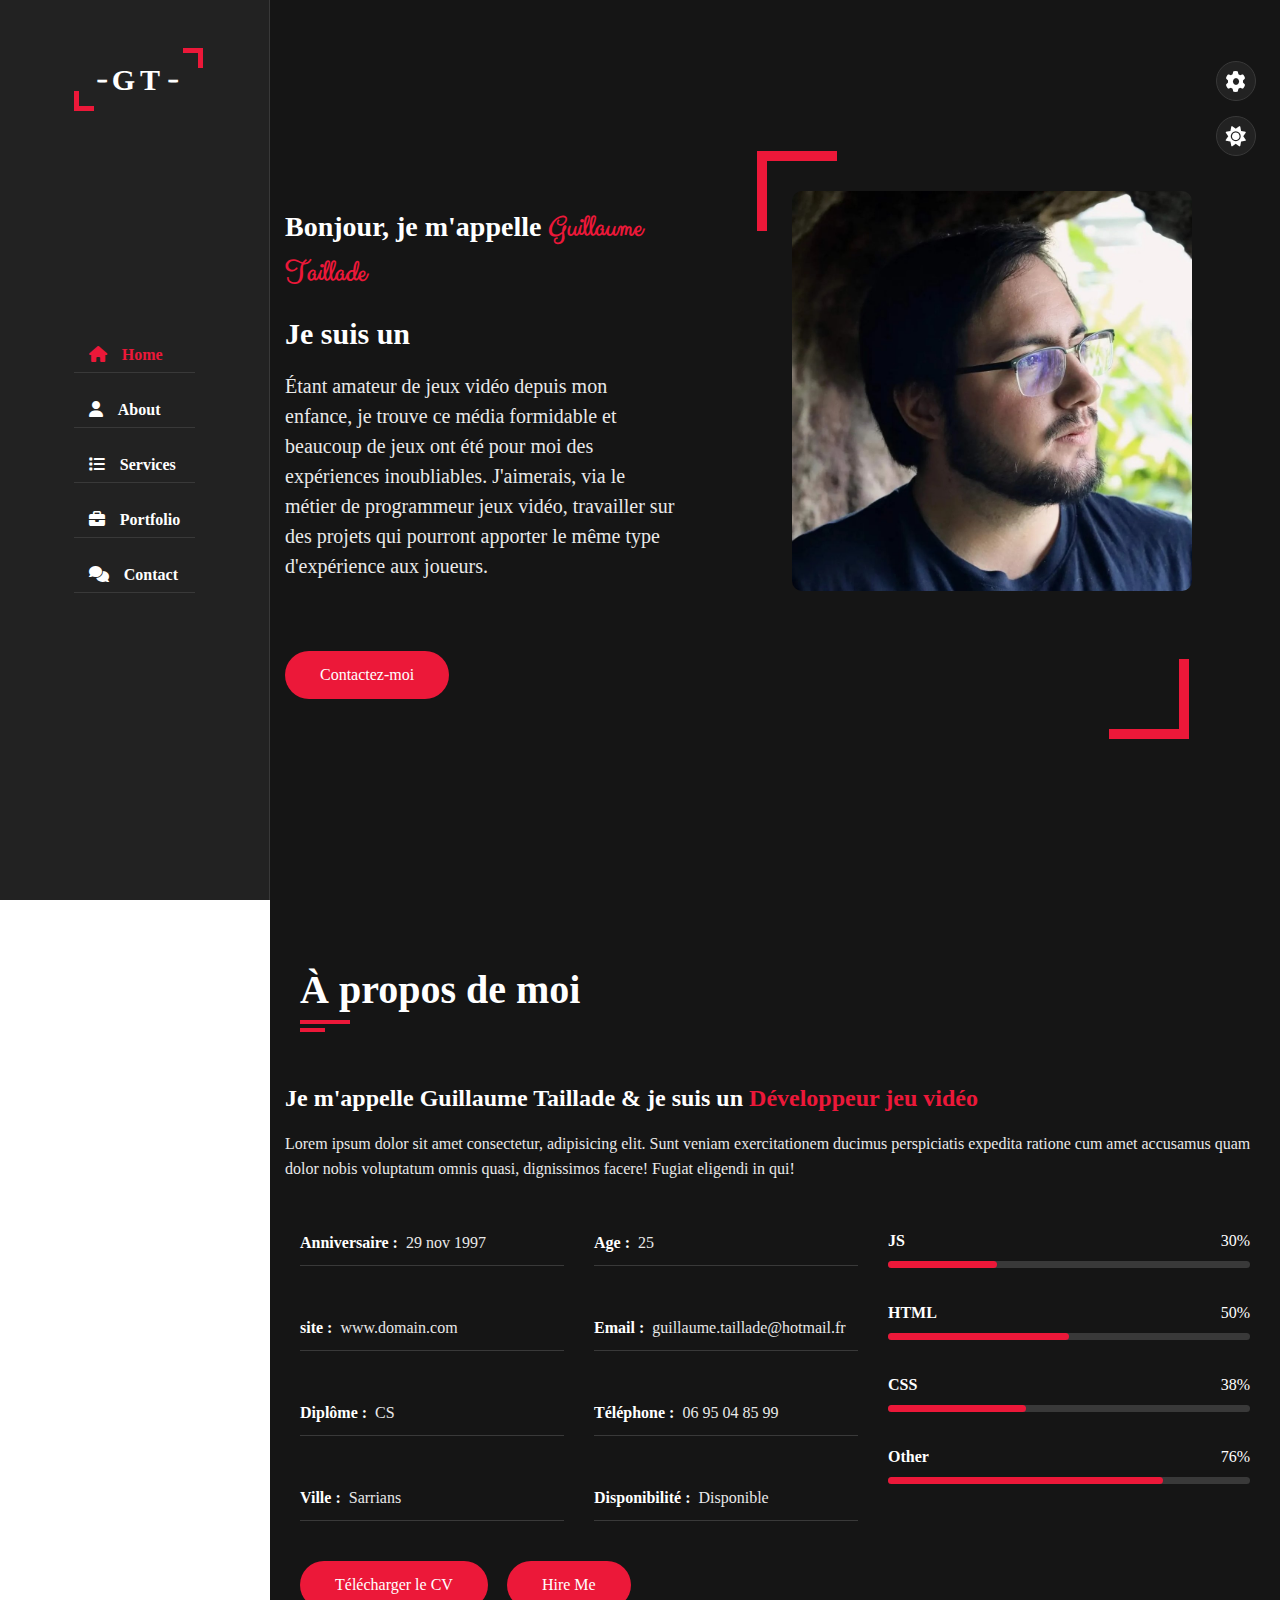
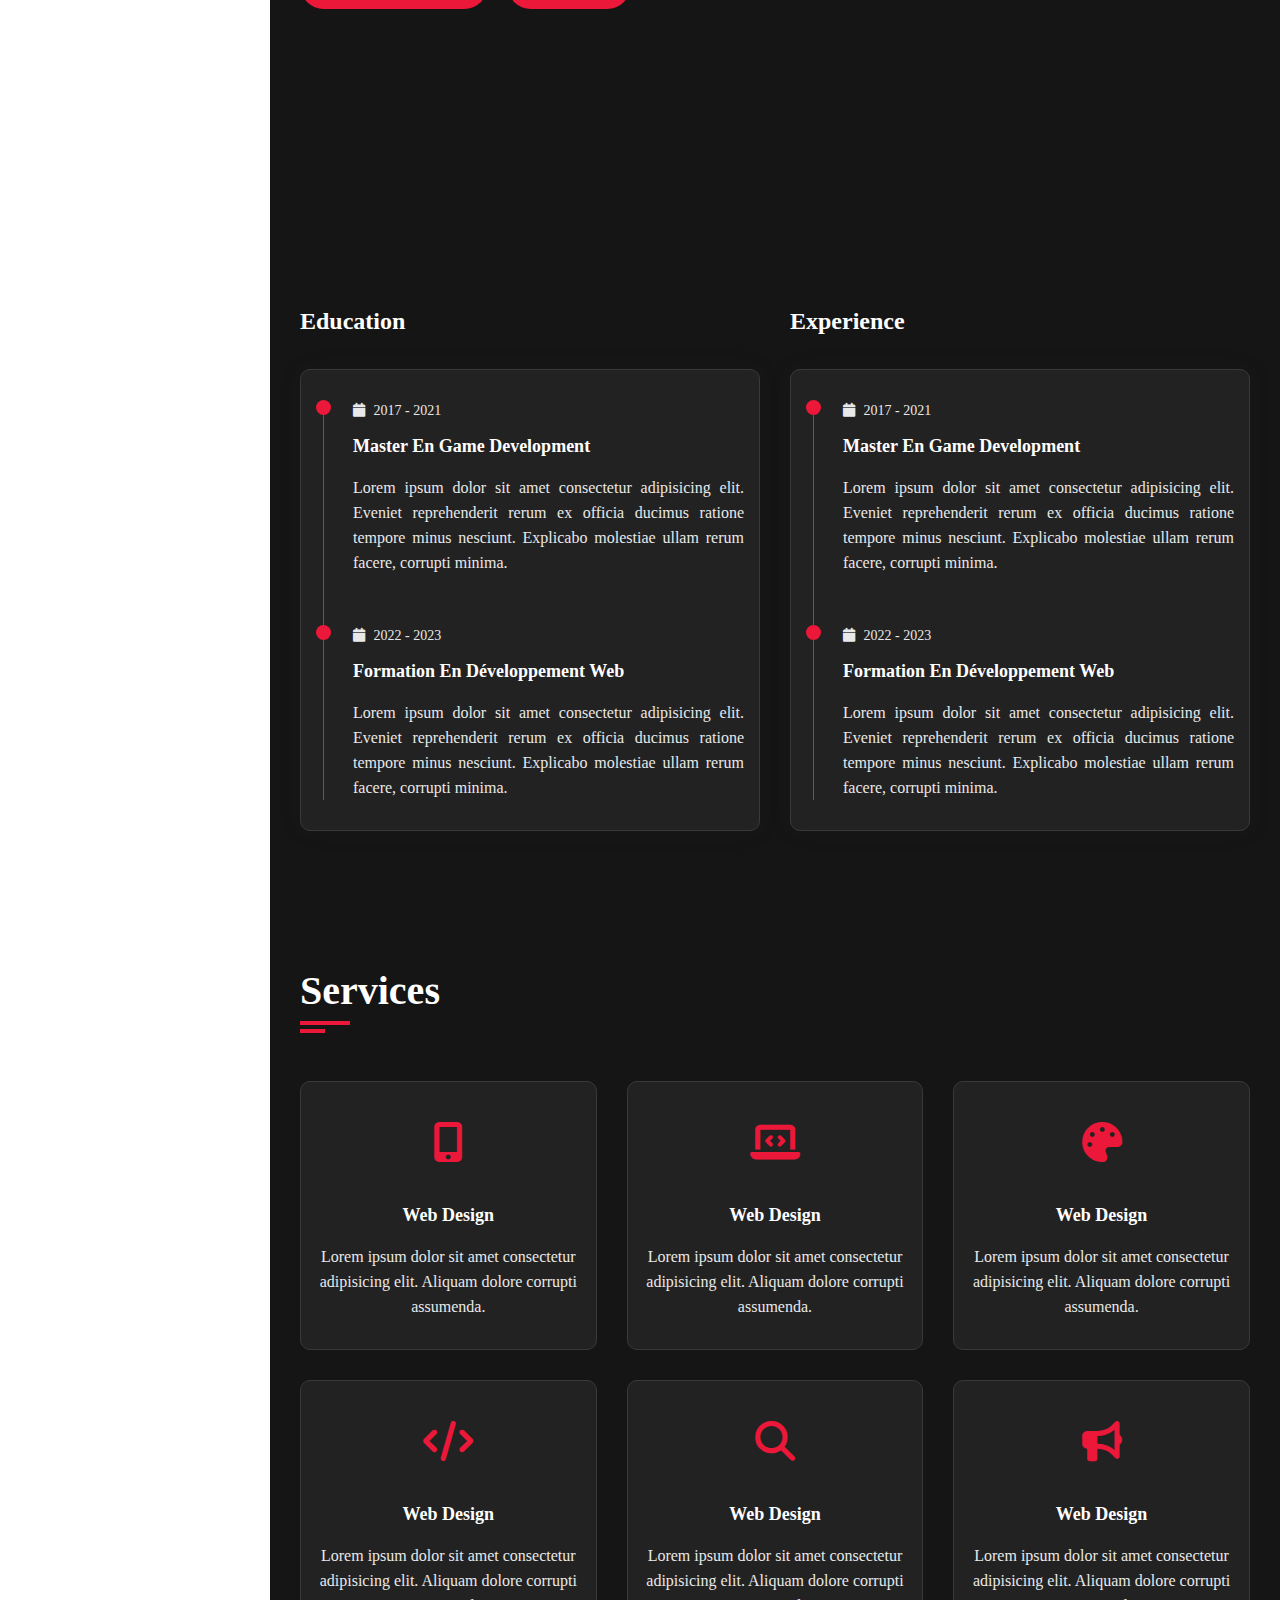
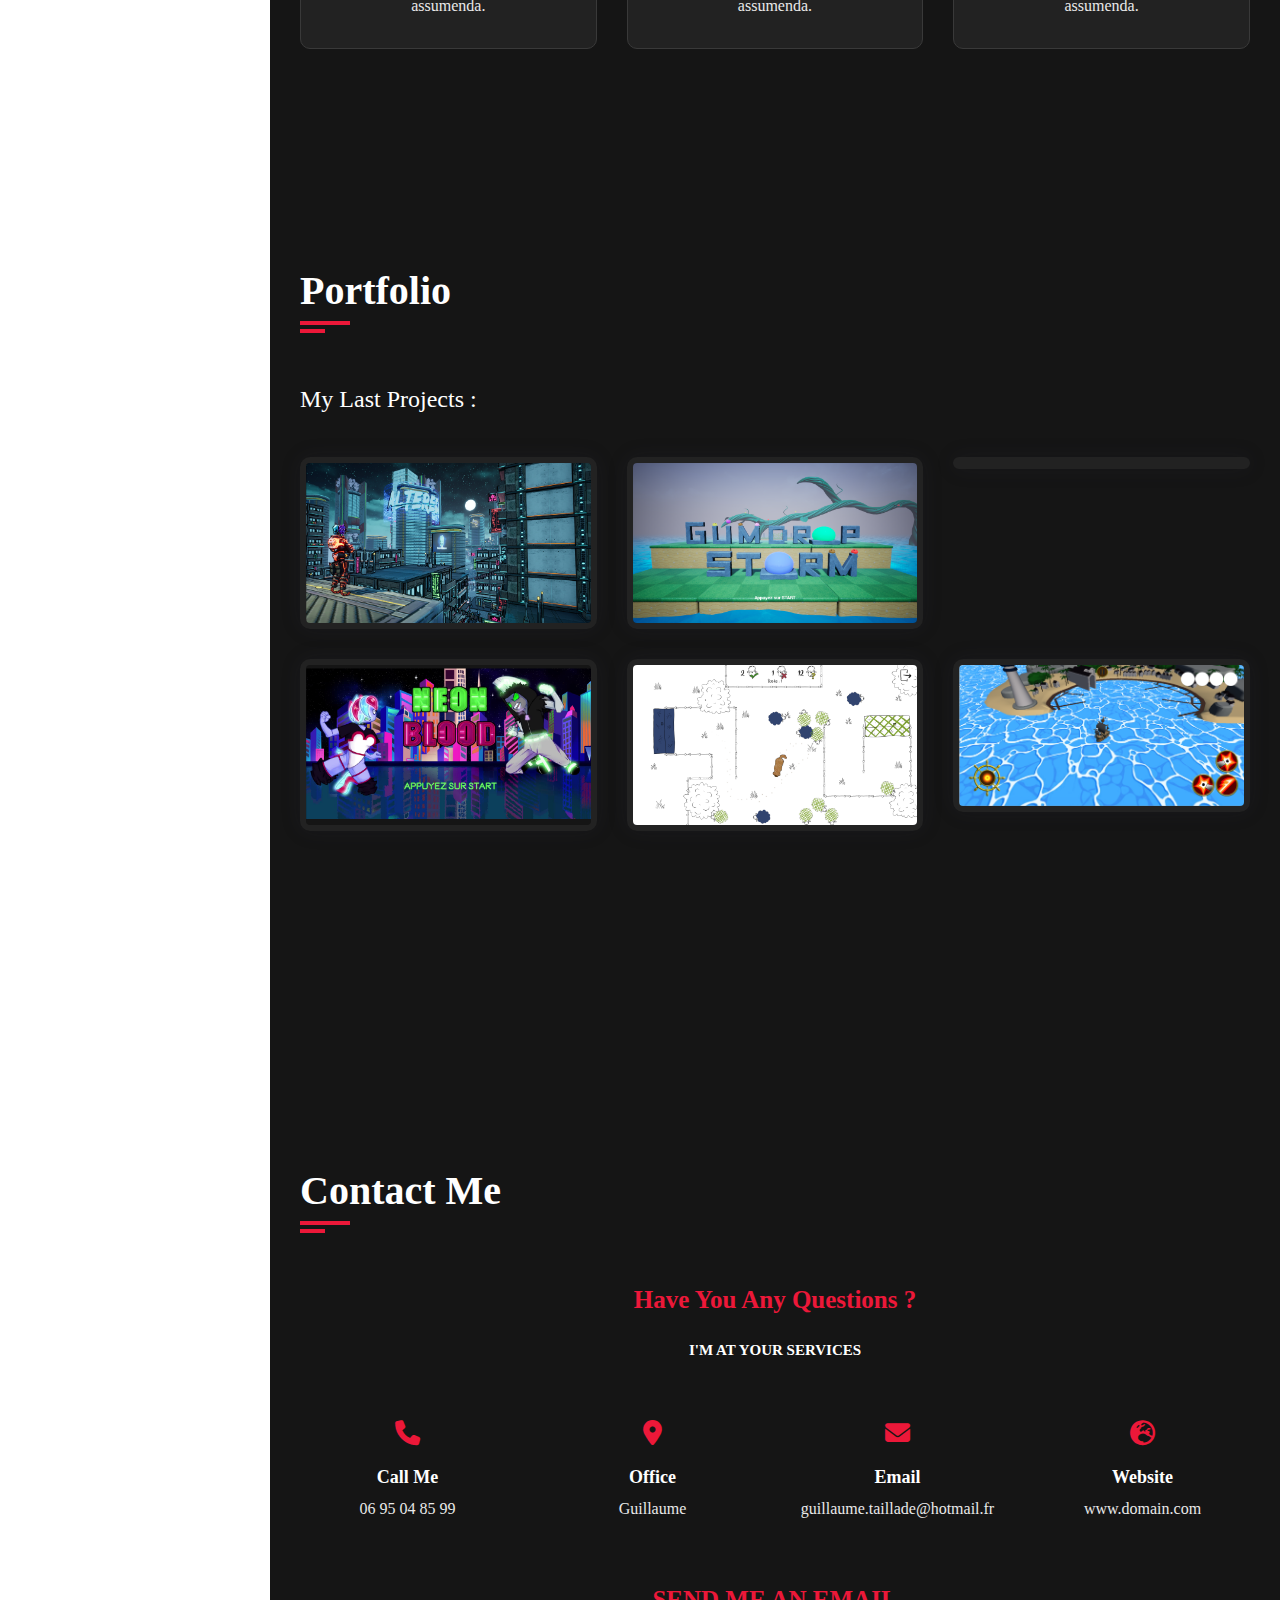
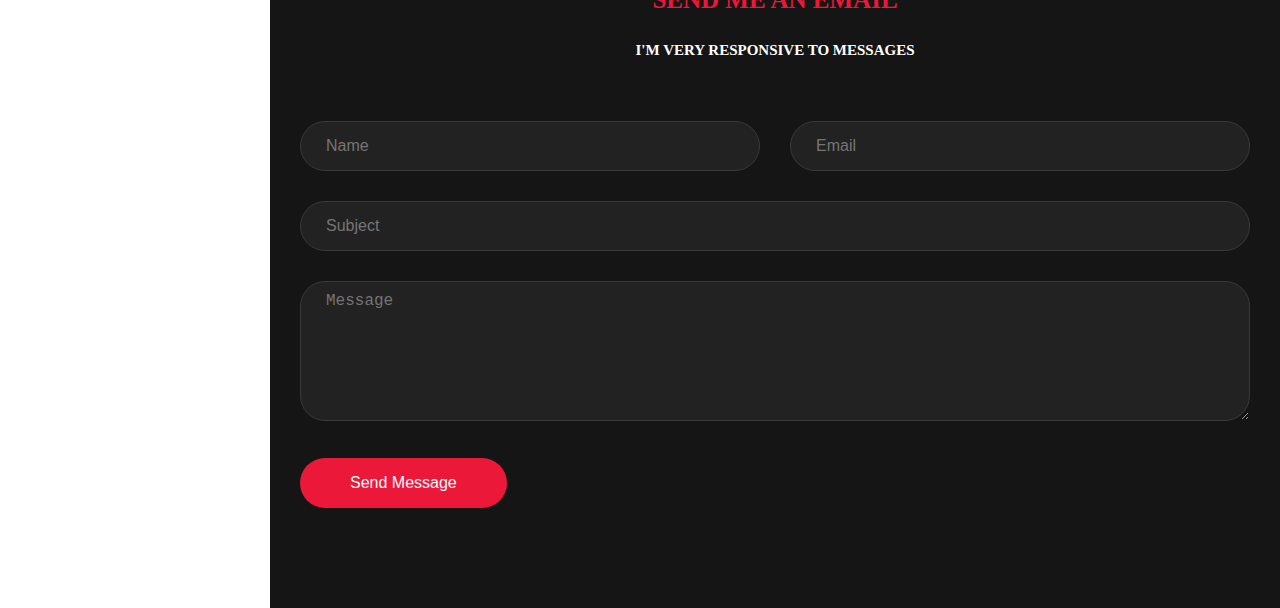
==== commit 2929619f: "a propos -> téléchargement fichier CV" ====
--- a/index.html
+++ b/index.html
@@ -74,14 +74,14 @@
         <div class="container">
           <div class="row">
             <div class="section-title padd-15">
-              <h2>About Me</h2>
+              <h2>À propos de moi</h2>
             </div>
           </div>
           <div class="row">
             <div class="about-content padd-15">
               <div class="row">
                 <div class="about-text">
-                  <h3>I'm Guillaume Taillade and <span>Web Developper</span></h3>
+                  <h3>Je m'appelle Guillaume Taillade & je suis un <span>Développeur jeu vidéo</span></h3>
                   <p>Lorem ipsum dolor sit amet consectetur, adipisicing elit. Sunt veniam exercitationem ducimus
                     perspiciatis expedita ratione cum amet accusamus quam dolor nobis voluptatum omnis quasi,
                     dignissimos facere! Fugiat eligendi in qui!</p>
@@ -91,33 +91,34 @@
                 <div class="personal-info padd-15">
                   <div class="row">
                     <div class="info-item padd-15">
-                      <p>Birthday : <span>29 nov 1997</span></p>
+                      <p>Anniversaire : <span>29 nov 1997</span></p>
                     </div>
                     <div class="info-item padd-15">
                       <p>Age : <span>25</span></p>
                     </div>
                     <div class="info-item padd-15">
-                      <p>Website : <span>www.domain.com</span></p>
+                      <p>site : <span>www.domain.com</span></p>
                     </div>
                     <div class="info-item padd-15">
                       <p>Email : <span>guillaume.taillade@hotmail.fr</span></p>
                     </div>
                     <div class="info-item padd-15">
-                      <p>Degree : <span>CS</span></p>
-                    </div>
-                    <div class="info-item padd-15">
-                      <p>Phone : <span>06 95 04 85 99</span></p>
-                    </div>
-                    <div class="info-item padd-15">
-                      <p>City : <span>Sarrians</span></p>
-                    </div>
-                    <div class="info-item padd-15">
-                      <p>Disponibility : <span>Available</span></p>
+                      <p>Diplôme : <span>CS</span></p>
+                    </div>
+                    <div class="info-item padd-15">
+                      <p>Téléphone : <span>06 95 04 85 99</span></p>
+                    </div>
+                    <div class="info-item padd-15">
+                      <p>Ville : <span>Sarrians</span></p>
+                    </div>
+                    <div class="info-item padd-15">
+                      <p>Disponibilité : <span>Disponible</span></p>
                     </div>
                   </div>
                   <div class="row">
                     <div class="buttons padd-15">
-                      <a href='#' class="btn">Download CV</a>
+                      <a href='#' class="btn"
+                        download="DownloadFiles/CV TAILLADE GUILLAUME Programmeur Jeux Vidéos.pdf">Télécharger le CV</a>
                       <a href='#contact' class='btn hire-me'>Hire Me</a>
                     </div>
                   </div>
